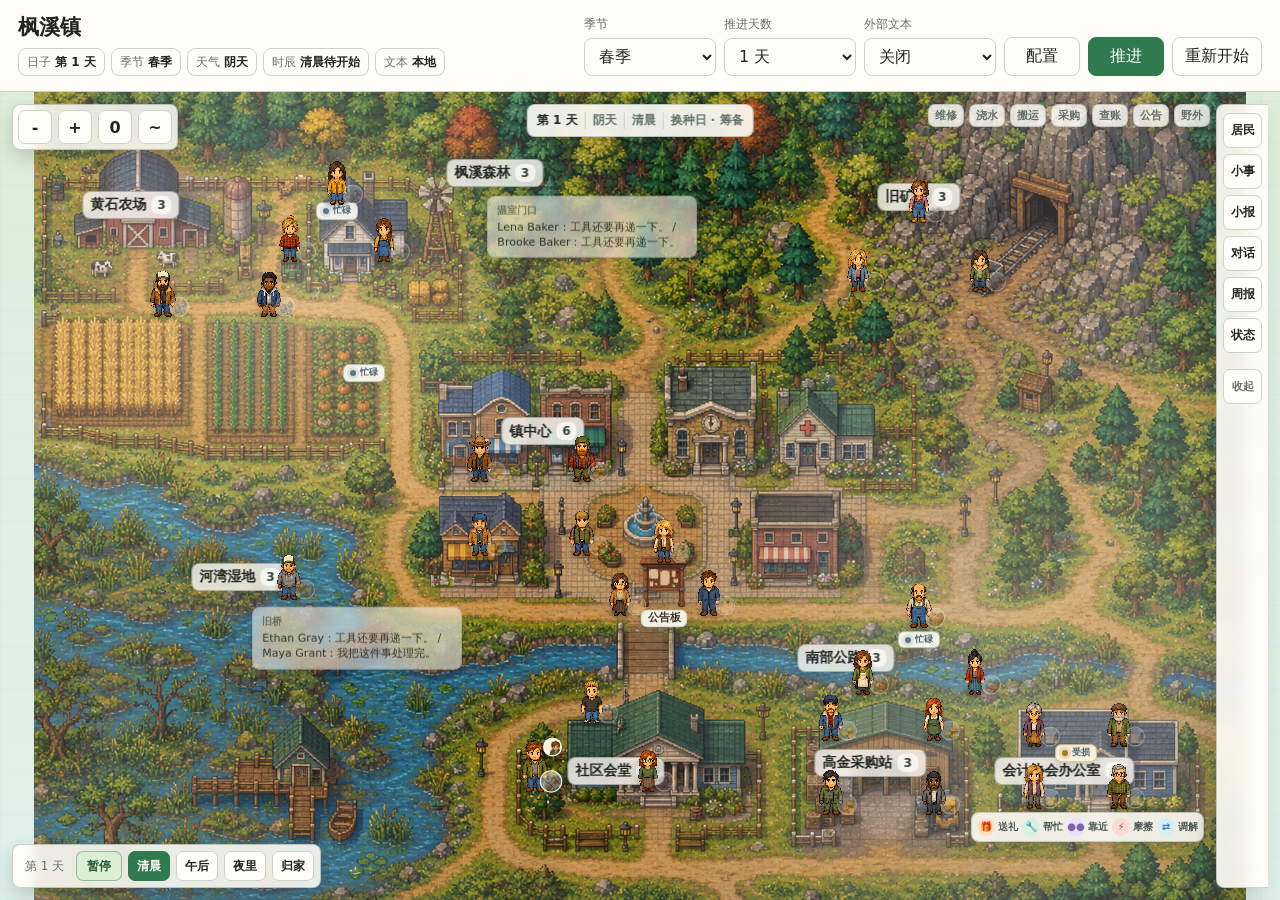
==== town/index.html @ a3159051 "Add auditable festival result summaries" ====
<!doctype html>
<html lang="zh-CN">
<head>
  <meta charset="utf-8">
  <meta name="viewport" content="width=device-width, initial-scale=1">
  <link rel="icon" href="[data-uri]">
  <link rel="stylesheet" href="./styles.css?v=0.1.5">
  <link rel="stylesheet" href="./styles-stage-shell.css?v=0.1.9-e2">
  <link rel="stylesheet" href="./styles-town-map.css?v=0.1.5">
  <link rel="stylesheet" href="./styles-town-map-weather.css?v=0.1.6">
  <link rel="stylesheet" href="./styles-town-map-dialogues.css?v=0.1.6">
  <link rel="stylesheet" href="./styles-town-map-zones.css?v=0.1.5">
  <link rel="stylesheet" href="./styles-town-map-residents.css?v=0.1.6">
  <link rel="stylesheet" href="./styles-town-map-resident-actions.css?v=0.1.6">
  <link rel="stylesheet" href="./styles-town-map-resident-sprites.css?v=0.1.6">
  <link rel="stylesheet" href="./styles-town-map-resident-life.css?v=0.1.8">
  <link rel="stylesheet" href="./styles-town-map-action-props.css?v=0.1.8">
  <link rel="stylesheet" href="./styles-town-map-relationships.css?v=0.1.8">
  <link rel="stylesheet" href="./styles-town-map-accessibility.css?v=0.1.8">
  <link rel="stylesheet" href="./styles-town-map-facilities.css?v=0.1.6">
  <link rel="stylesheet" href="./styles-town-map-notice.css?v=0.1.5">
  <link rel="stylesheet" href="./styles-town-panels.css?v=0.1.5">
  <link rel="stylesheet" href="./styles-town-resident-panel.css?v=0.1.5">
  <link rel="stylesheet" href="./styles-town-state-panel.css?v=0.1.5">
  <link rel="stylesheet" href="./styles-town-facility-notice.css?v=0.1.5">
  <link rel="stylesheet" href="./styles-daily-panels.css?v=0.1.5">
  <link rel="stylesheet" href="./styles-daily-resident-list.css?v=0.1.5">
  <link rel="stylesheet" href="./styles-daily-log-report.css?v=0.1.5">
  <link rel="stylesheet" href="./styles-conversation-panel.css?v=0.1.5">
  <link rel="stylesheet" href="./styles-weekly-timeline.css?v=0.1.5">
  <link rel="stylesheet" href="./styles-stage-drawer-content.css?v=0.1.6">
  <link rel="stylesheet" href="./styles-model-config.css?v=0.1.5">
  <link rel="stylesheet" href="./styles-stage-recap.css?v=0.1.8-e2">
  <link rel="stylesheet" href="./styles-stage-recap-history.css?v=0.1.9-e2">
  <title>枫溪镇</title>
</head>
<body>
  <div class="app">
    <header class="topbar">
      <div class="title-block">
        <h1>枫溪镇</h1>
        <div class="status-strip" aria-live="polite">
          <span class="pill stage-detail-pill">版本 <strong id="versionLabel">v0.1.9-f · 节日结果归档</strong></span>
          <span class="pill stage-primary-pill">日子 <strong id="dayLabel">第 1 天</strong></span>
          <span class="pill stage-primary-pill">季节 <strong id="seasonLabel">春季</strong></span>
          <span class="pill stage-primary-pill">天气 <strong id="weatherLabel">阴天</strong></span>
          <span class="pill stage-detail-pill">账本 <strong id="ledgerLabel">YSC 5000</strong></span>
          <span class="pill stage-primary-pill">时辰 <strong id="slotLabel">清晨待开始</strong></span>
          <span class="pill stage-detail-pill">居民 <strong id="countLabel">30 人</strong></span>
          <span class="pill stage-detail-pill">小报 <strong id="reportLabel">尚未写成</strong></span>
          <span class="pill stage-primary-pill">文本 <strong id="llmLabel">本地</strong></span>
        </div>
      </div>

      <div class="controls">
        <label class="control-field stage-secondary-control">
          <span class="field-label">季节</span>
          <select id="seasonSelect">
            <option value="spring">春季</option>
            <option value="summer">夏季</option>
            <option value="fall">秋季</option>
            <option value="winter">冬季</option>
          </select>
        </label>
        <label class="control-field">
          <span class="field-label">推进天数</span>
          <select id="advanceSelect">
            <option value="1">1 天</option>
            <option value="3">3 天</option>
            <option value="7">7 天</option>
            <option value="30">30 天</option>
          </select>
        </label>
        <label class="control-field">
          <span class="field-label">外部文本</span>
          <select id="modelSelect">
            <option value="local">关闭</option>
            <option value="model">开启</option>
          </select>
        </label>
        <button type="button" id="modelConfigBtn" class="stage-secondary-control">配置</button>
        <button id="advanceBtn" class="primary">推进</button>
        <button id="resetBtn">重新开始</button>
      </div>
    </header>

    <main class="main-grid stage-shell">
      <section class="pane map-pane" aria-labelledby="mapTitle">
        <div class="pane-header">
          <div>
            <h2 class="pane-title" id="mapTitle">小镇地图</h2>
            <p class="pane-note">9 个分区，30 位居民正在各处生活</p>
          </div>
        </div>
        <div class="pane-body map-pane-body">
          <div class="town-map" id="townMap"></div>
          <aside class="notice-board-panel" id="noticeBoardPanel" role="dialog" aria-labelledby="noticeBoardTitle" hidden>
            <div class="notice-board-head">
              <div>
                <h3 id="noticeBoardTitle">公告板</h3>
                <p>设施、招标、账务和居民互动</p>
              </div>
              <button type="button" id="noticeBoardClose" class="notice-board-close">关闭</button>
            </div>
            <div class="notice-board-content" id="noticeBoardContent"></div>
          </aside>
          <div class="life-overlay" id="lifeOverlay" aria-live="polite">居民正在生活中</div>
        </div>
      </section>

      <aside class="stage-drawer" id="stageDrawer" aria-label="观察抽屉">
        <nav class="stage-drawer-rail" aria-label="观察抽屉">
          <button type="button" data-stage-drawer-target="residents" aria-controls="drawerResidents" title="居民">居民</button>
          <button type="button" data-stage-drawer-target="logs" aria-controls="drawerLogs" title="小事">小事</button>
          <button type="button" data-stage-drawer-target="report" aria-controls="drawerReport" title="小报">小报</button>
          <button type="button" data-stage-drawer-target="conversation" aria-controls="drawerConversation" title="对话">对话</button>
          <button type="button" data-stage-drawer-target="timeline" aria-controls="drawerTimeline" title="周报">周报</button>
          <button type="button" data-stage-drawer-target="state" aria-controls="drawerState" title="状态">状态</button>
          <button type="button" data-stage-drawer-action="close" title="收起">收起</button>
        </nav>
        <div class="stage-drawer-panels" aria-hidden="true" inert>
          <section class="pane roster-pane" id="drawerResidents" data-stage-drawer-panel="residents" aria-labelledby="villagersTitle">
            <div class="pane-header">
              <div>
                <h2 class="pane-title" id="villagersTitle">镇上居民</h2>
                <p class="pane-note">背包、健康和最近行动</p>
              </div>
            </div>
            <div class="pane-body">
              <aside class="resident-card" id="residentCard"></aside>
              <div class="villager-list" id="villagerList"></div>
            </div>
          </section>

          <section class="pane log-pane" id="drawerLogs" data-stage-drawer-panel="logs" aria-labelledby="logTitle">
            <div class="pane-header">
              <div>
                <h2 class="pane-title" id="logTitle">今日小事</h2>
                <p class="pane-note">只写行动和痕迹，不替人下判词</p>
              </div>
            </div>
            <div class="pane-body">
              <div class="log-list" id="logList"></div>
            </div>
          </section>

          <section class="pane report-pane" id="drawerReport" data-stage-drawer-panel="report" aria-labelledby="reportTitle">
            <div class="pane-header">
              <div>
                <h2 class="pane-title" id="reportTitle">镇上小报</h2>
                <p class="pane-note">一天结束后自动写成</p>
              </div>
            </div>
            <div class="pane-body">
              <div class="report" id="reportPanel"></div>
            </div>
          </section>

          <section class="pane conversation-pane" id="drawerConversation" data-stage-drawer-panel="conversation" aria-labelledby="conversationTitle">
            <div class="pane-header">
              <div>
                <h2 class="pane-title" id="conversationTitle">镇上对话</h2>
                <p class="pane-note">推进后出现居民短会话</p>
              </div>
            </div>
            <div class="pane-body">
              <div class="conversation-panel" id="conversationPanel"></div>
            </div>
          </section>

          <section class="pane timeline-pane" id="drawerTimeline" data-stage-drawer-panel="timeline" aria-labelledby="timelineTitle">
            <div class="pane-header">
              <div>
                <h2 class="pane-title" id="timelineTitle">周报时间线</h2>
                <p class="pane-note">本地快照锁定的可回看历史</p>
              </div>
            </div>
            <div class="pane-body">
              <div class="weekly-timeline" id="weeklyTimelinePanel"></div>
            </div>
          </section>

          <section class="pane state-pane" id="drawerState" data-stage-drawer-panel="state" aria-labelledby="stateTitle">
            <div class="pane-header">
              <div>
                <h2 class="pane-title" id="stateTitle">公开状态</h2>
                <p class="pane-note">农场、设施和账务公开摘要</p>
              </div>
            </div>
            <div class="pane-body state-drawer-body">
              <aside class="town-state-card" id="townStatePanel"></aside>
              <aside class="facility-card" id="facilityPanel"></aside>
            </div>
          </section>
        </div>
      </aside>

    </main>

    <aside class="model-config-panel" id="modelConfigPanel" role="dialog" aria-labelledby="modelConfigTitle" hidden>
      <div class="model-config-card">
        <div class="notice-board-head">
          <div>
            <h3 id="modelConfigTitle">外部文本配置</h3>
            <p>key 只发给本机桥接服务，不写进页面日志</p>
          </div>
          <button type="button" id="modelConfigClose" class="notice-board-close">关闭</button>
        </div>
        <div class="model-config-body">
          <div class="config-status" id="modelConfigStatus">读取配置中</div>
          <label class="control-field">
            <span class="field-label">平台</span>
            <select id="providerSelect">
              <option value="openrouter">OpenRouter</option>
              <option value="openai">OpenAI</option>
              <option value="compatible">OpenAI-compatible</option>
            </select>
          </label>
          <label class="control-field">
            <span class="field-label">模型</span>
            <input id="modelNameInput" type="text" autocomplete="off" placeholder="deepseek/deepseek-v4-pro">
          </label>
          <label class="control-field">
            <span class="field-label">接口地址</span>
            <input id="modelEndpointInput" type="url" autocomplete="off" placeholder="https://openrouter.ai/api/v1/chat/completions">
          </label>
          <div class="key-grid" aria-label="API keys">
            <label class="control-field key-field">
              <span class="field-label">API key 1</span>
              <input id="apiKeyInput1" type="password" autocomplete="off" placeholder="可选">
            </label>
            <label class="control-field key-field">
              <span class="field-label">API key 2</span>
              <input id="apiKeyInput2" type="password" autocomplete="off" placeholder="可选">
            </label>
            <label class="control-field key-field">
              <span class="field-label">API key 3</span>
              <input id="apiKeyInput3" type="password" autocomplete="off" placeholder="可选">
            </label>
            <label class="control-field key-field">
              <span class="field-label">API key 4</span>
              <input id="apiKeyInput4" type="password" autocomplete="off" placeholder="可选">
            </label>
          </div>
          <div class="model-config-actions">
            <button type="button" id="saveModelConfigBtn" class="primary">保存配置</button>
            <button type="button" id="clearSessionKeyBtn">清除页面 key</button>
          </div>
        </div>
      </div>
    </aside>

    <aside class="stage-recap-overlay" id="stageRecapPanel" role="dialog" aria-modal="true" aria-labelledby="stageRecapTitle" aria-hidden="true" hidden>
      <article class="stage-recap-card">
        <header class="stage-recap-head">
          <div>
            <p class="stage-recap-eyebrow" id="stageRecapEyebrow">阶段回顾</p>
            <h2 id="stageRecapTitle">六十天阶段回顾</h2>
            <p id="stageRecapLead">小镇走过了一个阶段。</p>
          </div>
          <button type="button" id="stageRecapClose" aria-label="关闭阶段回顾">关闭</button>
        </header>
        <div class="stage-recap-content" id="stageRecapContent"></div>
        <footer class="stage-recap-actions">
          <button type="button" id="stageRecapDetails">查看阶段记录</button>
          <button type="button" id="stageRecapContinue" class="primary">继续生活</button>
        </footer>
      </article>
    </aside>
  </div>

  <script src="./src/shared.js?v=0.1.9-e"></script>
  <script src="./src/world/world-config.js?v=0.1.5"></script>
  <script src="./src/world/model-contract.js?v=0.1.8-e2"></script>
  <script src="./src/world/weather-types-data.js?v=0.1.9-e2"></script>
  <script src="./src/world/weather-data.js?v=0.1.9-e2"></script>
  <script src="./src/world/weather-system-utils.js?v=0.1.5"></script>
  <script src="./src/world/weather-system-inertia.js?v=0.1.5"></script>
  <script src="./src/world/weather-system-output.js?v=0.1.5"></script>
  <script src="./src/world/weather-system.js?v=0.1.5"></script>
  <script src="./src/world/town-ledger-crop-root-data.js?v=0.1.5"></script>
  <script src="./src/world/town-ledger-crop-leaf-grain-data.js?v=0.1.5"></script>
  <script src="./src/world/town-ledger-crop-fruit-data.js?v=0.1.5"></script>
  <script src="./src/world/town-ledger-crop-specialty-data.js?v=0.1.5"></script>
  <script src="./src/world/town-ledger-crop-plan-data.js?v=0.1.5"></script>
  <script src="./src/world/town-ledger-crop-data.js?v=0.1.5"></script>
  <script src="./src/world/town-ledger-contract-data.js?v=0.1.9-e2"></script>
  <script src="./src/world/town-ledger-market-data.js?v=0.1.9-e2"></script>
  <script src="./src/world/town-ledger-festival-data.js?v=0.1.9-e2"></script>
  <script src="./src/world/town-ledger-processing-data.js?v=0.1.9-e2"></script>
  <script src="./src/world/town-ledger-economy-data.js?v=0.1.9-e2"></script>
  <script src="./src/world/town-ledger-facility-data.js?v=0.1.5"></script>
  <script src="./src/world/town-ledger-weather-compat-data.js?v=0.1.5"></script>
  <script src="./src/world/town-ledger-data.js?v=0.1.5"></script>
  <script src="./src/world/town-ledger-core.js?v=0.1.5"></script>
  <script src="./src/world/town-ledger-initial-state.js?v=0.1.5"></script>
  <script src="./src/world/town-facility-ledger.js?v=0.1.5"></script>
  <script src="./src/world/town-market-ledger.js?v=0.1.5"></script>
  <script src="./src/world/town-crop-field-ledger.js?v=0.1.5"></script>
  <script src="./src/world/town-crop-inventory-ledger.js?v=0.1.5"></script>
  <script src="./src/world/town-crop-ledger.js?v=0.1.5"></script>
  <script src="./src/world/town-contract-bids-ledger.js?v=0.1.5"></script>
  <script src="./src/world/town-consignment-ledger.js?v=0.1.5"></script>
  <script src="./src/world/town-contract-risk-ledger.js?v=0.1.9-e2"></script>
  <script src="./src/world/town-contract-report-ledger.js?v=0.1.9-e2"></script>
  <script src="./src/world/town-contract-delivery-ledger.js?v=0.1.5"></script>
  <script src="./src/world/town-surplus-sales-ledger.js?v=0.1.5"></script>
  <script src="./src/world/town-contract-accounting-ledger.js?v=0.1.5"></script>
  <script src="./src/world/town-contract-ledger.js?v=0.1.5"></script>
  <script src="./src/world/town-debt-ledger.js?v=0.1.5"></script>
  <script src="./src/world/resident-group-profiles.js?v=0.1.7"></script>
  <script src="./src/world/town-relationship-rules.js?v=0.1.5"></script>
  <script src="./src/world/town-relationship-interactions.js?v=0.1.7"></script>
  <script src="./src/world/town-relationship-public.js?v=0.1.8-e"></script>
  <script src="./src/world/relationship-visual-cues.js?v=0.1.8"></script>
  <script src="./src/world/town-relationship-ledger.js?v=0.1.8-e"></script>
  <script src="./src/world/town-ledger.js?v=0.1.5"></script>
  <script src="./src/world/weekly-timeline-utils.js?v=0.1.5"></script>
  <script src="./src/world/weekly-timeline-snapshots.js?v=0.1.5"></script>
  <script src="./src/world/weekly-timeline-reports.js?v=0.1.5"></script>
  <script src="./src/world/stage-labor-fairness.js?v=0.1.8-e"></script>
  <script src="./src/world/weekly-timeline-stage.js?v=0.1.8-e2"></script>
  <script src="./src/world/stage-recap-data.js?v=0.1.8-e"></script>
  <script src="./src/world/weekly-timeline.js?v=0.1.5"></script>
  <script src="./src/world/activity-data.js?v=0.1.5"></script>
  <script src="./src/world/activity-effects.js?v=0.1.5"></script>
  <script src="./src/world/activity-copy.js?v=0.1.5"></script>
  <script src="./src/world/activity-rules.js?v=0.1.5"></script>
  <script src="./src/town-stage-hotspot-data.js?v=0.1.9-e2"></script>
  <script src="./src/town-stage-action-data.js?v=0.1.9-e2"></script>
  <script src="./src/town-stage-data.js?v=0.1.9-e2"></script>
  <script src="./src/town-stage-routes.js?v=0.1.6"></script>
  <script src="./src/town-stage-festival-theme.js?v=0.1.9-a"></script>
  <script src="./src/town-stage-festival-map-packages.js?v=0.1.9-d"></script>
  <script src="./src/world/festival-resident-behavior.js?v=0.1.9-e"></script>
  <script src="./src/world/festival-result-ledger.js?v=0.1.9-f"></script>
  <script src="./src/town-stage-layout.js?v=0.1.6"></script>
  <script src="./src/town-stage.js?v=0.1.6"></script>
  <script src="./src/town-stage-life-cues.js?v=0.1.8"></script>
  <script src="./src/town-stage-facility-feedback.js?v=0.1.6"></script>
  <script src="./src/world/action-policy-town-needs.js?v=0.1.5"></script>
  <script src="./src/world/action-policy.js?v=0.1.9-e"></script>
  <script src="./src/world/resident-memory-stream.js?v=0.1.5"></script>
  <script src="./src/world/resident-cognition-payload.js?v=0.1.7"></script>
  <script src="./src/world/resident-cognition.js?v=0.1.7"></script>
  <script src="./src/world/model-action-audit.js?v=0.1.5"></script>
  <script src="./src/world/model-action-proposals.js?v=0.1.5"></script>
  <script src="./src/world/prompt-context.js?v=0.1.5"></script>
  <script src="./src/villagers/villager-01.js?v=0.1.5"></script>
  <script src="./src/villagers/villager-02.js?v=0.1.5"></script>
  <script src="./src/villagers/villager-03.js?v=0.1.5"></script>
  <script src="./src/villagers/villager-04.js?v=0.1.5"></script>
  <script src="./src/villagers/villager-05.js?v=0.1.5"></script>
  <script src="./src/villagers/villager-06.js?v=0.1.5"></script>
  <script src="./src/villagers/villager-07.js?v=0.1.5"></script>
  <script src="./src/villagers/villager-08.js?v=0.1.5"></script>
  <script src="./src/villagers/villager-09.js?v=0.1.5"></script>
  <script src="./src/villagers/villager-10.js?v=0.1.7"></script>
  <script src="./src/villagers/villager-11.js?v=0.1.5"></script>
  <script src="./src/villagers/villager-12.js?v=0.1.7"></script>
  <script src="./src/villagers/villager-13.js?v=0.1.5"></script>
  <script src="./src/villagers/villager-14.js?v=0.1.5"></script>
  <script src="./src/villagers/villager-15.js?v=0.1.5"></script>
  <script src="./src/villagers/villager-16.js?v=0.1.5"></script>
  <script src="./src/villagers/villager-17.js?v=0.1.5"></script>
  <script src="./src/villagers/villager-18.js?v=0.1.5"></script>
  <script src="./src/villagers/villager-19.js?v=0.1.5"></script>
  <script src="./src/villagers/villager-20.js?v=0.1.5"></script>
  <script src="./src/villagers/villager-21.js?v=0.1.5"></script>
  <script src="./src/villagers/villager-22.js?v=0.1.5"></script>
  <script src="./src/villagers/villager-23.js?v=0.1.7"></script>
  <script src="./src/villagers/villager-24.js?v=0.1.5"></script>
  <script src="./src/villagers/villager-25.js?v=0.1.7"></script>
  <script src="./src/villagers/villager-26.js?v=0.1.5"></script>
  <script src="./src/villagers/villager-27.js?v=0.1.5"></script>
  <script src="./src/villagers/villager-28.js?v=0.1.7"></script>
  <script src="./src/villagers/villager-29.js?v=0.1.5"></script>
  <script src="./src/villagers/villager-30.js?v=0.1.5"></script>
  <script src="./src/engine-static-data.js?v=0.1.9-e"></script>
  <script src="./src/engine-daily-report.js?v=0.1.9-f"></script>
  <script src="./src/engine-action-runner.js?v=0.1.7"></script>
  <script src="./src/engine-timeline.js?v=0.1.9-f"></script>
  <script src="./src/engine-day-cycle.js?v=0.1.9-f"></script>
  <script src="./src/engine-resident-factory.js?v=0.1.9-e2"></script>
  <script src="./src/engine.js?v=0.1.9-f"></script>
  <script src="./src/ui/weekly-timeline-panel.js?v=0.1.9-f"></script>
  <script src="./src/ui/stage-recap-panel.js?v=0.1.8-e2"></script>
  <script src="./src/ui/facility-notice-panel.js?v=0.1.5"></script>
  <script src="./src/ui/town-map-chrome.js?v=0.1.9-a"></script>
  <script src="./src/ui/town-map-hotspot-layer.js?v=0.1.6"></script>
  <script src="./src/ui/resident-action-cue.js?v=0.1.6"></script>
  <script src="./src/ui/facility-map-layer.js?v=0.1.6"></script>
  <script src="./src/ui/town-map-dialogue-layer.js?v=0.1.8"></script>
  <script src="./src/ui/resident-sprite-layer.js?v=0.1.8"></script>
  <script src="./src/ui/resident-social-cue-layer.js?v=0.1.8"></script>
  <script src="./src/ui/resident-map-panel.js?v=0.1.9-e"></script>
  <script src="./src/ui/daily-panels.js?v=0.1.5"></script>
  <script src="./src/ui/town-state-panel.js?v=0.1.5"></script>
  <script src="./src/ui/conversation-panel.js?v=0.1.5"></script>
  <script src="./src/ui/ui-elements.js?v=0.1.9-e2"></script>
  <script src="./src/ui/ui-map-controller.js?v=0.1.9-e2"></script>
  <script src="./src/ui/ui-stage-recap-controller.js?v=0.1.9-e2"></script>
  <script src="./src/ui.js?v=0.1.9-e2"></script>
  <script src="./src/llm-payloads.js?v=0.1.5"></script>
  <script src="./src/llm-result-applier.js?v=0.1.9-e2"></script>
  <script src="./src/llm.js?v=0.1.9-e2"></script>
  <script src="./src/main.js?v=0.1.8-e"></script>
</body>
</html>
---- town/styles.css ----
:root {
  --paper: #edf3ec;
  --ink: #20251f;
  --muted: #637067;
  --line: #c9d4c7;
  --panel: #fffef9;
  --panel-soft: #eef4ec;
  --green: #2f7b4f;
  --green-soft: #dbeed4;
  --blue: #2f6f92;
  --blue-soft: #d8edf4;
  --red: #9b4d42;
  --red-soft: #f2dfd9;
  --amber: #a97622;
  --amber-soft: #f4e2b9;
  --violet: #67558a;
  --violet-soft: #e6e1f2;
  --slate: #435262;
  --shadow: 0 14px 34px rgba(43, 61, 48, 0.13);
}
* {
  box-sizing: border-box;
}

html {
  min-width: 320px;
  background: var(--paper);
  color: var(--ink);
  font-family: "PingFang SC", "Microsoft YaHei", "Noto Sans CJK SC", system-ui, -apple-system, BlinkMacSystemFont, sans-serif;
  letter-spacing: 0;
}

body {
  min-height: 100vh;
  margin: 0;
  background:
    linear-gradient(180deg, rgba(247, 252, 246, 0.96), rgba(237, 243, 236, 0.98)),
    repeating-linear-gradient(90deg, rgba(47, 123, 79, 0.055) 0 1px, transparent 1px 42px),
    repeating-linear-gradient(0deg, rgba(47, 111, 146, 0.045) 0 1px, transparent 1px 42px);
}

button,
select,
input {
  font: inherit;
}

button {
  min-height: 38px;
  border: 1px solid var(--line);
  border-radius: 8px;
  padding: 8px 12px;
  background: var(--panel);
  color: var(--ink);
  cursor: pointer;
  transition: transform 120ms ease, border-color 120ms ease, background 120ms ease;
}

button:hover {
  border-color: #a99678;
  background: #fff9ec;
}

button:active {
  transform: translateY(1px);
}

button.primary {
  border-color: var(--green);
  background: var(--green);
  color: #fffdf7;
}

button.secondary {
  border-color: var(--blue);
  background: var(--blue-soft);
  color: #17384e;
}

select,
input {
  width: 100%;
  min-height: 38px;
  border: 1px solid var(--line);
  border-radius: 8px;
  padding: 7px 10px;
  background: var(--panel);
  color: var(--ink);
}

.app {
  display: grid;
  grid-template-rows: auto minmax(0, 1fr);
  height: 100vh;
  min-height: 100vh;
  overflow: hidden;
}

.topbar {
  position: sticky;
  top: 0;
  z-index: 20;
  display: grid;
  grid-template-columns: minmax(220px, 1fr) auto;
  gap: 14px;
  align-items: center;
  min-height: 92px;
  padding: 12px 18px;
  border-bottom: 1px solid var(--line);
  background: rgba(255, 253, 247, 0.94);
  backdrop-filter: blur(14px);
}

.title-block {
  min-width: 0;
}

.kicker {
  margin: 0 0 4px;
  color: var(--muted);
  font-size: 12px;
}

h1 {
  margin: 0;
  font-size: 21px;
  font-weight: 760;
  line-height: 1.22;
}

.status-strip {
  display: flex;
  flex-wrap: wrap;
  gap: 6px;
  margin-top: 8px;
}

.pill {
  display: inline-flex;
  align-items: center;
  min-height: 28px;
  border: 1px solid var(--line);
  border-radius: 8px;
  padding: 4px 8px;
  background: var(--panel);
  color: var(--muted);
  font-size: 12px;
  white-space: nowrap;
}

.pill strong {
  margin-left: 4px;
  color: var(--ink);
  font-weight: 700;
}

.stage-detail-pill {
  display: none;
}

.controls {
  display: grid;
  grid-template-columns: repeat(2, minmax(118px, 1fr)) repeat(4, minmax(76px, auto));
  gap: 8px;
  align-items: end;
}

.control-field {
  min-width: 132px;
}

.field-label {
  display: block;
  margin: 0 0 5px;
  color: var(--muted);
  font-size: 12px;
}

.main-grid {
  position: relative;
  display: grid;
  grid-template-columns: minmax(0, 1fr);
  grid-template-areas: "map";
  align-items: stretch;
  min-height: 0;
  padding: 0;
  overflow: hidden;
}

.pane {
  min-width: 0;
  border: 1px solid var(--line);
  border-radius: 8px;
  background: rgba(255, 254, 249, 0.94);
  box-shadow: var(--shadow);
  overflow: hidden;
}

.map-pane {
  grid-area: map;
  border: 0;
  border-radius: 0;
  background: transparent;
  box-shadow: none;
}

.pane-header {
  display: flex;
  align-items: center;
  justify-content: space-between;
  gap: 10px;
  min-height: 52px;
  padding: 12px 14px;
  border-bottom: 1px solid var(--line);
  background: rgba(238, 246, 236, 0.86);
}

.pane-title {
  margin: 0;
  font-size: 15px;
  font-weight: 740;
}

.pane-note {
  margin: 0;
  color: var(--muted);
  font-size: 12px;
}

.pane-body {
  padding: 12px;
}

@media (max-width: 1180px) {
  .topbar {
    grid-template-columns: 1fr;
  }

  .controls {
    grid-template-columns: repeat(3, minmax(0, 1fr));
  }
}

@media (max-width: 720px) {
  .app {
    overflow: auto;
  }

  .topbar,
  .main-grid {
    padding-left: 12px;
    padding-right: 12px;
  }

  .controls {
    grid-template-columns: 1fr;
  }

  .stage-drawer {
    position: fixed;
    top: 108px;
    right: 8px;
    bottom: 8px;
  }
}
---- town/styles-stage-shell.css ----
.stage-shell .map-pane > .pane-header {
  display: none;
}

.stage-drawer {
  position: absolute;
  top: 12px;
  right: 12px;
  bottom: 12px;
  z-index: 22;
  display: grid;
  grid-template-columns: 52px minmax(340px, 430px);
  width: min(482px, calc(100vw - 28px));
  max-width: calc(100vw - 28px);
  transform: translateX(calc(100% - 52px));
  transition: transform 180ms ease;
  pointer-events: none;
}

.stage-drawer.is-open {
  transform: translateX(0);
}

.stage-drawer-rail {
  display: grid;
  align-content: start;
  gap: 6px;
  border: 1px solid rgba(32, 37, 31, 0.2);
  border-right: 0;
  border-radius: 8px 0 0 8px;
  padding: 8px 6px;
  background: rgba(255, 254, 249, 0.9);
  box-shadow: -8px 12px 24px rgba(31, 39, 33, 0.18);
  backdrop-filter: blur(8px);
  pointer-events: auto;
}

.stage-drawer-rail button {
  width: 39px;
  min-height: 35px;
  border-radius: 7px;
  padding: 0;
  font-size: 12px;
  font-weight: 740;
}

.stage-drawer-rail button.is-active {
  border-color: var(--green);
  background: var(--green);
  color: #fffef9;
}

.stage-drawer-rail button[data-stage-drawer-action="close"] {
  margin-top: 10px;
  color: var(--muted);
  font-size: 11px;
}

.stage-drawer-panels {
  min-width: 0;
  min-height: 0;
  border: 1px solid rgba(32, 37, 31, 0.2);
  border-radius: 0 8px 8px 0;
  overflow: hidden;
  background: rgba(255, 254, 249, 0.94);
  box-shadow: -12px 16px 34px rgba(31, 39, 33, 0.2);
  backdrop-filter: blur(10px);
  opacity: 0;
  pointer-events: none;
  transition: opacity 160ms ease;
}

.stage-drawer.is-open .stage-drawer-panels {
  opacity: 1;
  pointer-events: auto;
}

.stage-drawer-panels .pane {
  display: none;
  height: 100%;
  border: 0;
  border-radius: 0;
  box-shadow: none;
  background: transparent;
}

.stage-drawer-panels .pane.is-active {
  display: grid;
  grid-template-rows: auto minmax(0, 1fr);
}

.stage-drawer-panels .pane-body {
  min-height: 0;
  overflow: auto;
}

.roster-pane .pane-body {
  display: grid;
  gap: 12px;
}

.state-drawer-body {
  display: grid;
  gap: 12px;
}
---- town/styles-town-map.css ----
.map-pane-body {
  position: relative;
  display: block;
  height: 100%;
  min-height: 0;
  padding: 0;
}

.town-map {
  position: relative;
  display: block;
  overflow: hidden;
  width: 100%;
  height: 100%;
  min-height: 0;
  border: 0;
  border-radius: 0;
  padding: 0;
  background:
    linear-gradient(180deg, rgba(215, 234, 211, 0.78), rgba(220, 239, 234, 0.84)),
    repeating-linear-gradient(90deg, rgba(39, 93, 63, 0.08) 0 2px, transparent 2px 42px),
    repeating-linear-gradient(0deg, rgba(47, 111, 146, 0.07) 0 2px, transparent 2px 42px);
}

.map-visual,
.map-stage-viewport,
.map-stage-surface,
.map-image,
.map-shade,
.weather-layer,
.zone-marker-layer,
.map-hotspot-layer,
.resident-token-layer,
.stage-dialogue-layer {
  position: absolute;
  inset: 0;
}

.map-stage-viewport {
  container-type: size;
  overflow: hidden;
  cursor: grab;
}

.map-stage-viewport.is-dragging {
  cursor: grabbing;
}

.map-stage-surface {
  inset: auto;
  left: 50%;
  top: 50%;
  width: min(100%, calc(100cqh * 1.5));
  height: min(100%, calc(100cqw / 1.5));
  transform: translate(calc(-50% + var(--map-pan-x, 0px)), calc(-50% + var(--map-pan-y, 0px))) scale(var(--map-zoom, 1));
  transform-origin: 50% 50%;
  transition: transform 180ms ease;
  will-change: transform;
}

.map-image {
  width: 100%;
  height: 100%;
  object-fit: cover;
}

.map-shade {
  background:
    linear-gradient(180deg, rgba(255, 255, 255, 0.02), rgba(32, 37, 31, 0.08)),
    radial-gradient(circle at 48% 48%, transparent 0 42%, rgba(255, 254, 249, 0.14) 72%);
  pointer-events: none;
}

.zone-marker-layer,
.map-hotspot-layer,
.resident-token-layer,
.stage-dialogue-layer,
.weather-layer {
  pointer-events: none;
}

.map-view-controls,
.map-stage-controls,
.map-stage-hud,
.map-action-legend,
.map-hotspot-inspector {
  position: absolute;
  z-index: 16;
}

.map-view-controls {
  top: 12px;
  left: 12px;
  display: flex;
  gap: 6px;
  padding: 5px;
  border: 1px solid rgba(32, 37, 31, 0.22);
  border-radius: 8px;
  background: rgba(255, 254, 249, 0.86);
  box-shadow: 0 8px 18px rgba(31, 39, 33, 0.18);
  backdrop-filter: blur(5px);
}

.map-view-controls button {
  display: grid;
  place-items: center;
  width: 34px;
  height: 34px;
  min-height: 0;
  border-radius: 7px;
  padding: 0;
  font-weight: 760;
}

.map-view-controls button.is-active {
  border-color: var(--blue);
  background: var(--blue-soft);
}

.map-stage-controls {
  left: 12px;
  bottom: 12px;
  display: flex;
  gap: 6px;
  align-items: center;
  max-width: calc(100% - 24px);
  padding: 6px;
  border: 1px solid rgba(32, 37, 31, 0.22);
  border-radius: 8px;
  background: rgba(255, 254, 249, 0.88);
  box-shadow: 0 8px 18px rgba(31, 39, 33, 0.18);
  backdrop-filter: blur(5px);
}

.map-stage-hud {
  top: 12px;
  left: 50%;
  display: flex;
  gap: 7px;
  align-items: center;
  max-width: calc(100% - 180px);
  transform: translateX(-50%);
  border: 1px solid rgba(32, 37, 31, 0.22);
  border-radius: 8px;
  padding: 7px 9px;
  background: rgba(255, 254, 249, 0.9);
  box-shadow: 0 8px 18px rgba(31, 39, 33, 0.17);
  color: var(--ink);
  font-size: 12px;
  font-weight: 730;
  backdrop-filter: blur(6px);
}

.map-stage-hud span {
  min-width: 0;
  overflow: hidden;
  text-overflow: ellipsis;
  white-space: nowrap;
}

.map-stage-hud span + span {
  border-left: 1px solid rgba(32, 37, 31, 0.16);
  padding-left: 7px;
  color: var(--muted);
}

.map-action-legend {
  right: 70px;
  top: 12px;
  display: flex;
  flex-wrap: wrap;
  gap: 5px;
  justify-content: flex-end;
  max-width: min(420px, calc(100% - 280px));
  pointer-events: none;
}

.map-action-legend span {
  border: 1px solid rgba(32, 37, 31, 0.18);
  border-radius: 7px;
  padding: 3px 6px;
  background: rgba(255, 254, 249, 0.82);
  box-shadow: 0 6px 14px rgba(31, 39, 33, 0.12);
  color: var(--muted);
  font-size: 11px;
  font-weight: 720;
}

.map-stage-controls span {
  padding: 0 6px;
  color: var(--muted);
  font-size: 12px;
  white-space: nowrap;
}

.map-stage-controls button {
  min-height: 30px;
  border-radius: 7px;
  padding: 5px 8px;
  font-size: 12px;
  font-weight: 700;
}

.map-stage-controls button.is-active {
  border-color: var(--green);
  background: var(--green);
  color: #fffef9;
}

.map-stage-controls .stage-playback-toggle {
  min-width: 46px;
  border-color: rgba(47, 111, 146, 0.34);
  background: rgba(216, 237, 244, 0.9);
  color: #214b64;
}

.map-stage-controls .stage-playback-toggle.is-playing {
  border-color: rgba(47, 123, 79, 0.42);
  background: rgba(219, 238, 212, 0.92);
  color: #225c3c;
}

.map-hotspot-inspector {
  right: 70px;
  bottom: 12px;
  width: min(300px, calc(100% - 24px));
  border: 1px solid rgba(32, 37, 31, 0.24);
  border-radius: 8px;
  padding: 12px;
  background: rgba(255, 254, 249, 0.92);
  box-shadow: 0 12px 28px rgba(31, 39, 33, 0.24);
  backdrop-filter: blur(6px);
}

.inspector-kicker {
  color: var(--muted);
  font-size: 11px;
  font-weight: 700;
}

.map-hotspot-inspector h3 {
  margin: 4px 0 6px;
  font-size: 15px;
  line-height: 1.25;
}

.map-hotspot-inspector p {
  margin: 0 0 10px;
  color: rgba(31, 41, 34, 0.76);
  font-size: 12px;
  line-height: 1.45;
}

.inspector-list {
  display: grid;
  grid-template-columns: 42px 1fr;
  gap: 8px;
  align-items: start;
  padding-top: 7px;
  border-top: 1px solid rgba(32, 37, 31, 0.12);
  font-size: 12px;
  line-height: 1.35;
}

.inspector-list + .inspector-list {
  margin-top: 7px;
}

.inspector-list span {
  color: var(--muted);
}

.inspector-list strong {
  color: var(--ink);
  font-weight: 720;
}

@media (max-width: 1180px) {
  .map-action-legend {
    display: none;
  }
}

@media (max-width: 720px) {
  .town-map {
    min-height: 360px;
  }

  .map-pane-body {
    grid-template-rows: auto auto;
  }
}
---- town/styles-town-map-weather.css ----
.weather-layer {
  z-index: 1;
  overflow: hidden;
}

.weather-particles {
  position: absolute;
  inset: -18%;
  opacity: 0;
  pointer-events: none;
}

.weather-rainy .weather-particles,
.weather-storm .weather-particles,
.weather-flood .weather-particles {
  opacity: 0.72;
  background: repeating-linear-gradient(106deg, rgba(44, 93, 124, 0.34) 0 2px, transparent 2px 13px);
  animation: weather-rain 820ms linear infinite;
}

.weather-storm {
  background: rgba(22, 37, 44, 0.16);
}

.weather-fog,
.weather-cloudy {
  background:
    radial-gradient(circle at 24% 28%, rgba(255, 255, 255, 0.32), transparent 34%),
    radial-gradient(circle at 77% 64%, rgba(245, 248, 241, 0.3), transparent 38%);
}

.weather-fog .weather-particles {
  opacity: 0.5;
  background: linear-gradient(90deg, transparent, rgba(255, 255, 255, 0.42), transparent);
  animation: weather-fog 9s ease-in-out infinite;
}

.weather-wind .weather-particles {
  opacity: 0.45;
  background: repeating-linear-gradient(166deg, transparent 0 30px, rgba(238, 246, 236, 0.42) 30px 32px, transparent 32px 64px);
  animation: weather-wind 3.8s linear infinite;
}

.weather-heatwave,
.weather-drought {
  background: rgba(197, 112, 49, 0.14);
}

.weather-heatwave .weather-particles,
.weather-drought .weather-particles {
  opacity: 0.4;
  background: repeating-linear-gradient(90deg, rgba(255, 238, 187, 0.2) 0 8px, transparent 8px 21px);
  animation: weather-heat 4.2s ease-in-out infinite;
}

.weather-snow .weather-particles,
.weather-blizzard .weather-particles,
.weather-iceStorm .weather-particles,
.weather-frost .weather-particles {
  opacity: 0.65;
  background:
    radial-gradient(circle, rgba(255, 255, 255, 0.86) 0 1px, transparent 2px) 0 0 / 34px 34px,
    radial-gradient(circle, rgba(232, 244, 252, 0.74) 0 1px, transparent 2px) 15px 18px / 42px 42px;
  animation: weather-snow 6s linear infinite;
}

.weather-blizzard,
.weather-iceStorm,
.weather-frost {
  background: rgba(178, 211, 226, 0.13);
}

.weather-layer.is-reduced .weather-particles {
  animation: none;
  opacity: 0.28;
}

@keyframes weather-rain {
  from { transform: translate3d(0, -7%, 0); }
  to { transform: translate3d(-5%, 7%, 0); }
}

@keyframes weather-fog {
  0%, 100% { transform: translate3d(-8%, 0, 0); opacity: 0.28; }
  50% { transform: translate3d(8%, 0, 0); opacity: 0.54; }
}

@keyframes weather-wind {
  from { transform: translate3d(-6%, 0, 0); }
  to { transform: translate3d(6%, 0, 0); }
}

@keyframes weather-heat {
  0%, 100% { transform: skewX(-2deg) translate3d(-1%, 0, 0); }
  50% { transform: skewX(2deg) translate3d(1%, 0, 0); }
}

@keyframes weather-snow {
  from { transform: translate3d(0, -6%, 0); }
  to { transform: translate3d(-2%, 6%, 0); }
}
---- town/styles-town-map-dialogues.css ----
.stage-dialogue-layer {
  z-index: 140;
  pointer-events: none;
}

.stage-dialogue {
  position: absolute;
  width: min(210px, 24%);
  min-width: 150px;
  transform: translate(-50%, -50%);
  border: 1px solid rgba(32, 37, 31, 0.16);
  border-radius: 8px;
  padding: 7px 9px;
  background: rgba(255, 254, 249, 0.76);
  box-shadow: 0 5px 14px rgba(31, 39, 33, 0.12);
  opacity: 0.72;
  backdrop-filter: blur(4px);
  transition: opacity 160ms ease, background 160ms ease, border-color 160ms ease, box-shadow 160ms ease;
}

.map-visual.has-selected-hotspot .stage-dialogue,
.map-visual:has(.resident-token:hover) .stage-dialogue,
.map-visual:has(.resident-token:focus-visible) .stage-dialogue,
.map-visual:has(.map-feature-hotspot:hover) .stage-dialogue,
.map-visual:has(.map-feature-hotspot:focus-visible) .stage-dialogue {
  border-color: rgba(32, 37, 31, 0.26);
  background: rgba(255, 254, 249, 0.94);
  box-shadow: 0 8px 20px rgba(31, 39, 33, 0.18);
  opacity: 0.96;
}

.stage-dialogue span {
  display: block;
  margin-bottom: 3px;
  color: var(--muted);
  font-size: 10px;
  font-weight: 760;
}

.stage-dialogue p {
  margin: 0;
  color: var(--ink);
  font-size: 11px;
  line-height: 1.35;
}

@media (max-width: 1180px) {
  .stage-dialogue {
    width: min(190px, 25%);
    min-width: 136px;
  }
}
---- town/styles-town-map-zones.css ----
.zone-marker {
  position: absolute;
  z-index: 2;
  display: inline-flex;
  gap: 5px;
  align-items: center;
  max-width: 150px;
  transform: translate(-50%, -50%);
  border: 1px solid rgba(32, 37, 31, 0.28);
  border-radius: 8px;
  padding: 4px 7px;
  background: rgba(255, 254, 249, 0.78);
  box-shadow: 0 5px 12px rgba(31, 39, 33, 0.16);
  backdrop-filter: blur(3px);
  transition: opacity 160ms ease, background 160ms ease, box-shadow 160ms ease;
}

.map-zone {
  position: relative;
  min-width: 0;
  min-height: 0;
  overflow: hidden;
  border: 1px solid rgba(44, 69, 51, 0.18);
  border-radius: 8px;
  padding: 10px;
}

.map-zone::before {
  content: "";
  position: absolute;
  inset: 0;
  background:
    linear-gradient(135deg, rgba(255, 255, 255, 0.24), transparent 46%),
    repeating-linear-gradient(0deg, rgba(255, 255, 255, 0.14) 0 1px, transparent 1px 17px);
  pointer-events: none;
}

.map-zone.yellowstone-farm {
  grid-area: farm;
  background: #bfe0a8;
}

.map-zone.town-center {
  grid-area: town;
  background: #ead08f;
}

.map-zone.community-hall {
  grid-area: community;
  background: #d8e4c7;
}

.map-zone.wetlands {
  grid-area: wetlands;
  background: #a9d6e7;
}

.map-zone.old-mine {
  grid-area: oldmine;
  background: #c5c8bd;
}

.map-zone.maple-forest {
  grid-area: forest;
  background: #b7d3ad;
}

.map-zone.south-road {
  grid-area: road;
  background: #d8c6b4;
}

.map-zone.goldkin-station {
  grid-area: goldkin;
  background: #e1c58b;
}

.map-zone.accounting-office {
  grid-area: accounting;
  background: #d9c8ed;
}

.zone-label {
  position: relative;
  z-index: 1;
  display: flex;
  flex-wrap: wrap;
  gap: 6px;
  align-items: center;
  justify-content: space-between;
}

.map-name {
  color: var(--ink);
  font-size: 14px;
  font-weight: 760;
  line-height: 1.25;
}

.map-count {
  border-radius: 7px;
  padding: 2px 6px;
  background: rgba(255, 254, 249, 0.74);
  color: #38443b;
  font-size: 12px;
  font-weight: 680;
}

.zone-note {
  position: relative;
  z-index: 1;
  max-width: 22ch;
  margin: 5px 0 0;
  color: rgba(31, 41, 34, 0.72);
  font-size: 12px;
  line-height: 1.35;
}

.map-feature-hotspot {
  position: absolute;
  z-index: 6;
  display: grid;
  place-items: center;
  width: calc(var(--hotspot-radius, 5) * 7px);
  height: calc(var(--hotspot-radius, 5) * 7px);
  min-height: 0;
  transform: translate(-50%, -50%);
  border: 1px solid transparent;
  border-radius: 50%;
  padding: 0;
  background: transparent;
  box-shadow: none;
  opacity: 0;
  pointer-events: auto;
  transition: opacity 160ms ease, transform 160ms ease, background 160ms ease, border-color 160ms ease, box-shadow 160ms ease;
}

.map-feature-hotspot:hover,
.map-feature-hotspot:focus-visible,
.map-feature-hotspot.is-selected {
  z-index: 9;
  border-color: #20251f;
  background: rgba(255, 254, 249, 0.95);
  box-shadow: 0 7px 15px rgba(31, 39, 33, 0.18);
  opacity: 1;
  outline: none;
}

.hotspot-dot {
  width: 9px;
  height: 9px;
  border-radius: 50%;
  background: var(--blue);
  box-shadow: 0 0 0 4px rgba(47, 111, 146, 0.12);
  transition: opacity 160ms ease, box-shadow 160ms ease;
}

.hotspot-label {
  position: absolute;
  top: calc(100% + 3px);
  left: 50%;
  transform: translateX(-50%);
  max-width: 86px;
  border: 1px solid rgba(32, 37, 31, 0.18);
  border-radius: 7px;
  padding: 2px 5px;
  overflow: hidden;
  background: rgba(255, 254, 249, 0.9);
  color: #30372f;
  font-size: 10px;
  font-weight: 760;
  line-height: 1.15;
  opacity: 0;
  text-overflow: ellipsis;
  white-space: nowrap;
  transition: opacity 120ms ease;
}

.map-feature-hotspot:hover .hotspot-label,
.map-feature-hotspot:focus-visible .hotspot-label,
.map-feature-hotspot.is-selected .hotspot-label {
  opacity: 1;
}

.map-visual.is-map-zoomed .zone-marker {
  background: rgba(255, 254, 249, 0.44);
  box-shadow: none;
  opacity: var(--zone-fade-opacity, 0.42);
}

.map-visual.is-map-deep-zoom .zone-marker {
  opacity: 0.18;
}

.map-visual.is-map-zoomed .map-feature-hotspot:not(:hover):not(:focus-visible):not(.is-selected) {
  border-color: transparent;
  background: transparent;
  box-shadow: none;
  opacity: 0;
}

.map-visual.is-map-deep-zoom .map-feature-hotspot:not(:hover):not(:focus-visible):not(.is-selected) {
  opacity: 0;
}

.map-visual.is-map-zoomed .map-feature-hotspot:not(:hover):not(:focus-visible):not(.is-selected) .hotspot-dot {
  box-shadow: none;
  opacity: var(--hotspot-dot-fade-opacity, 0.45);
}

.map-visual.is-map-deep-zoom .map-feature-hotspot:not(:hover):not(:focus-visible):not(.is-selected) .hotspot-dot {
  opacity: var(--hotspot-dot-fade-opacity, 0.18);
}

.kind-farm .hotspot-dot {
  background: var(--green);
  box-shadow: 0 0 0 4px rgba(47, 123, 79, 0.12);
}

.kind-repair .hotspot-dot {
  background: var(--slate);
  box-shadow: 0 0 0 4px rgba(67, 82, 98, 0.12);
}

.kind-buy .hotspot-dot,
.kind-sell .hotspot-dot {
  background: var(--amber);
  box-shadow: 0 0 0 4px rgba(169, 118, 34, 0.13);
}

.kind-notice .hotspot-dot,
.kind-stock .hotspot-dot {
  background: var(--violet);
  box-shadow: 0 0 0 4px rgba(103, 85, 138, 0.12);
}

.kind-social .hotspot-dot {
  background: var(--red);
  box-shadow: 0 0 0 4px rgba(155, 77, 66, 0.11);
}

.kind-home .hotspot-dot {
  background: #6d6b52;
  box-shadow: 0 0 0 4px rgba(109, 107, 82, 0.11);
}

@media (max-width: 720px) {
  .zone-note {
    max-width: 18ch;
  }

  .zone-marker {
    max-width: 98px;
    padding: 3px 5px;
  }

  .map-name,
  .map-count {
    font-size: 10px;
  }
}
---- town/styles-town-map-residents.css ----
.resident-dots {
  position: absolute;
  inset: 0;
  pointer-events: none;
}

.resident-dot {
  position: absolute;
  display: grid;
  place-items: center;
  width: 24px;
  height: 24px;
  min-height: 0;
  border: 2px solid rgba(255, 254, 249, 0.92);
  border-radius: 50%;
  padding: 0;
  background: var(--blue);
  color: #fffef9;
  box-shadow: 0 4px 9px rgba(31, 39, 33, 0.22);
  font-size: 11px;
  font-weight: 780;
  line-height: 1;
  pointer-events: auto;
}

.resident-dot.work {
  background: var(--green);
}

.resident-dot.talk {
  background: var(--amber);
}

.resident-dot.quiet {
  background: var(--blue);
}

.resident-dot.is-selected {
  z-index: 3;
  border-color: #20251f;
  outline: 3px solid rgba(255, 254, 249, 0.9);
}

.resident-token {
  position: absolute;
  z-index: calc(10 + var(--resident-depth, 50));
  display: grid;
  place-items: center;
  width: 38px;
  height: 38px;
  min-height: 0;
  transform: translate(-50%, -50%);
  border: 2px solid rgba(255, 254, 249, 0.96);
  border-radius: 50%;
  padding: 0;
  overflow: visible;
  background: var(--blue-soft);
  box-shadow: 0 6px 14px rgba(31, 39, 33, 0.28);
  pointer-events: auto;
}

.resident-token img {
  width: 100%;
  height: 100%;
  border-radius: 50%;
  object-fit: cover;
}

.resident-token.work {
  outline: 3px solid rgba(47, 123, 79, 0.34);
}

.resident-token.talk {
  outline: 3px solid rgba(169, 118, 34, 0.36);
}

.resident-token.quiet {
  outline: 3px solid rgba(47, 111, 146, 0.32);
}

.resident-token.is-selected {
  z-index: 180;
  width: 48px;
  height: 48px;
  border-color: #20251f;
  box-shadow: 0 11px 24px rgba(31, 39, 33, 0.38);
}

.resident-token.is-stage-token {
  animation: token-arrive 420ms ease both;
}
---- town/styles-town-map-resident-actions.css ----
.resident-action-cue {
  position: absolute;
  right: -18px;
  bottom: -15px;
  z-index: 12;
  width: 34px;
  height: 34px;
  border: 1px solid rgba(255, 254, 249, 0.64);
  border-radius: 999px;
  background: rgba(255, 254, 249, 0.4);
  box-shadow: 0 4px 9px rgba(31, 39, 33, 0.16);
  opacity: 0.78;
  pointer-events: none;
  overflow: hidden;
  transition: opacity 160ms ease, transform 160ms ease, background 160ms ease, border-color 160ms ease, box-shadow 160ms ease;
}

.resident-action-cue::before {
  content: "";
  position: absolute;
  inset: 2px;
  background-image: var(--cue-icon, var(--cue-atlas));
  background-position: var(--cue-bg-position, center);
  background-repeat: no-repeat;
  background-size: var(--cue-bg-size, 400% 300%);
  filter: drop-shadow(0 2px 2px rgba(31, 39, 33, 0.2));
  image-rendering: auto;
  animation: cue-sprite-bob 1.35s ease-in-out infinite;
}

.resident-action-cue.has-icon::before {
  display: none;
}

.resident-action-icon {
  position: absolute;
  inset: 2px;
  width: calc(100% - 4px);
  height: calc(100% - 4px);
  object-fit: contain;
  filter: drop-shadow(0 2px 2px rgba(31, 39, 33, 0.2));
  animation: cue-sprite-bob 1.35s ease-in-out infinite;
}

.resident-token:hover .resident-action-cue,
.resident-token:focus-visible .resident-action-cue,
.resident-token.is-selected .resident-action-cue {
  transform: scale(1.08);
  border-color: rgba(255, 254, 249, 0.92);
  background: rgba(255, 254, 249, 0.78);
  box-shadow: 0 7px 15px rgba(31, 39, 33, 0.24);
  opacity: 1;
}

.resident-action-cue i {
  position: absolute;
  display: none;
  transform-origin: center;
}

.cue-water i {
  width: 5px;
  height: 10px;
  border-radius: 999px;
  background: rgba(71, 135, 163, 0.72);
  animation: cue-water-fall 920ms ease-in infinite;
}

.cue-water i:nth-child(1) {
  left: 4px;
  top: 8px;
}

.cue-water i:nth-child(2) {
  right: 4px;
  top: 13px;
  animation-delay: 120ms;
}

.cue-water i:nth-child(3) {
  left: 50%;
  bottom: 0;
  animation-delay: 240ms;
}

.cue-field i {
  width: 12px;
  height: 7px;
  border-radius: 12px 0;
  background: rgba(47, 123, 79, 0.7);
  animation: cue-leaf-sway 1.4s ease-in-out infinite;
}

.cue-field i:nth-child(1) {
  left: 0;
  top: 18px;
}

.cue-field i:nth-child(2) {
  right: 2px;
  top: 6px;
  animation-delay: 180ms;
}

.cue-field i:nth-child(3) {
  right: 7px;
  bottom: 2px;
  animation-delay: 360ms;
}

.cue-repair i,
.cue-carry i {
  width: 10px;
  height: 3px;
  border-radius: 999px;
  background: rgba(67, 82, 98, 0.78);
  animation: cue-tool-tap 1.05s ease-in-out infinite;
}

.cue-repair i:nth-child(1),
.cue-carry i:nth-child(1) {
  left: 3px;
  top: 10px;
  transform: rotate(35deg);
}

.cue-repair i:nth-child(2),
.cue-carry i:nth-child(2) {
  right: 3px;
  top: 12px;
  transform: rotate(-35deg);
  animation-delay: 140ms;
}

.cue-repair i:nth-child(3),
.cue-carry i:nth-child(3) {
  left: 50%;
  bottom: 3px;
  transform: translateX(-50%);
  animation-delay: 280ms;
}

.cue-trade i,
.cue-sell i {
  width: 9px;
  height: 9px;
  border: 2px solid rgba(169, 118, 34, 0.72);
  border-radius: 50%;
  animation: cue-coin-pop 1.1s ease-in-out infinite;
}

.cue-trade i:nth-child(1),
.cue-sell i:nth-child(1) {
  left: 3px;
  top: 6px;
}

.cue-trade i:nth-child(2),
.cue-sell i:nth-child(2) {
  right: 4px;
  top: 14px;
  animation-delay: 160ms;
}

.cue-trade i:nth-child(3),
.cue-sell i:nth-child(3) {
  left: 18px;
  bottom: 2px;
  animation-delay: 320ms;
}

.cue-notice i,
.cue-audit i {
  width: 12px;
  height: 9px;
  border: 1px solid rgba(103, 85, 138, 0.76);
  border-radius: 2px;
  background: rgba(255, 254, 249, 0.85);
  animation: cue-paper-shift 1.35s ease-in-out infinite;
}

.cue-notice i:nth-child(1),
.cue-audit i:nth-child(1) {
  left: 0;
  top: 8px;
}

.cue-notice i:nth-child(2),
.cue-audit i:nth-child(2) {
  right: 1px;
  top: 8px;
  animation-delay: 180ms;
}

.cue-notice i:nth-child(3),
.cue-audit i:nth-child(3) {
  left: 50%;
  bottom: 0;
  transform: translateX(-50%);
  animation-delay: 360ms;
}

.cue-chat i {
  width: 15px;
  height: 9px;
  border-radius: 999px;
  background: rgba(155, 77, 66, 0.72);
  animation: cue-chat-rise 1.2s ease-in-out infinite;
}

.cue-chat i::after {
  content: "";
  position: absolute;
  right: 2px;
  bottom: -3px;
  border-top: 4px solid rgba(155, 77, 66, 0.72);
  border-left: 4px solid transparent;
}

.cue-chat i:nth-child(1) {
  left: 0;
  top: 6px;
}

.cue-chat i:nth-child(2) {
  right: 0;
  top: 14px;
  animation-delay: 160ms;
}

.cue-chat i:nth-child(3) {
  display: none;
}

.cue-rest i {
  width: 11px;
  height: 11px;
  border: 2px solid rgba(109, 107, 82, 0.72);
  border-left-color: transparent;
  border-radius: 50%;
  animation: cue-rest-pulse 1.8s ease-in-out infinite;
}

.cue-rest i:nth-child(1) {
  left: 4px;
  top: 8px;
}

.cue-rest i:nth-child(2) {
  right: 4px;
  top: 15px;
  animation-delay: 240ms;
}

.cue-rest i:nth-child(3) {
  display: none;
}

.resident-token.action-water,
.resident-token.action-field {
  box-shadow: 0 7px 17px rgba(47, 123, 79, 0.34);
}

.resident-token.action-repair,
.resident-token.action-carry {
  box-shadow: 0 7px 17px rgba(67, 82, 98, 0.34);
}

.resident-token.action-trade,
.resident-token.action-sell {
  box-shadow: 0 7px 17px rgba(169, 118, 34, 0.34);
}

.resident-token.action-chat,
.resident-token.action-notice,
.resident-token.action-audit {
  box-shadow: 0 7px 17px rgba(103, 85, 138, 0.3);
}

.resident-token.action-rest {
  box-shadow: 0 7px 17px rgba(109, 107, 82, 0.28);
}
---- town/styles-town-map-resident-sprites.css ----
/* v0.1.5 resident sprite action stage */
.resident-token.has-resident-sprite,
.resident-token.has-resident-sprite.is-selected {
  width: 48px;
  height: 58px;
  transform: translate(-50%, -82%);
  border: 0;
  border-radius: 0;
  padding: 0;
  outline: 0;
  background: transparent;
  box-shadow: none;
  transition: filter 140ms ease;
}

.resident-token.has-resident-sprite::after {
  content: "";
  position: absolute;
  left: 50%;
  bottom: 2px;
  z-index: 0;
  width: 26px;
  height: 8px;
  transform: translateX(-50%);
  border-radius: 50%;
  background: rgba(31, 39, 33, 0.3);
  filter: blur(1px);
  opacity: 0.72;
  pointer-events: none;
}

.resident-sprite {
  position: absolute;
  left: 50%;
  bottom: 0;
  z-index: 2;
  display: block;
  width: 56px;
  height: 56px;
  transform: translateX(-50%);
  transform-origin: 50% 88%;
  transition: transform 140ms ease, filter 140ms ease;
  pointer-events: none;
}

.resident-sprite-frame {
  display: block;
  width: 100%;
  height: 100%;
  background-image: var(--resident-sprite-sheet);
  background-repeat: no-repeat;
  background-size: 600% 500%;
  background-position: var(--resident-sprite-x, 0%) var(--resident-sprite-y, 0%);
  image-rendering: pixelated;
  filter: drop-shadow(0 3px 2px rgba(31, 39, 33, 0.26));
  animation: resident-idle 1.8s ease-in-out infinite;
  pointer-events: none;
}

.resident-token.has-resident-sprite:hover .resident-sprite,
.resident-token.has-resident-sprite:focus-visible .resident-sprite,
.resident-token.has-resident-sprite.is-selected .resident-sprite {
  transform: translateX(-50%) scale(1.13);
  filter: saturate(1.08) brightness(1.04);
}

.resident-token.has-resident-sprite.is-selected::after {
  width: 31px;
  opacity: 0.9;
}

.resident-avatar-pin {
  position: absolute;
  right: -3px;
  top: 0;
  z-index: 13;
  width: 19px;
  height: 19px;
  transform: translateY(3px) scale(0.82);
  border: 1px solid rgba(255, 254, 249, 0.95);
  border-radius: 50%;
  overflow: hidden;
  background: var(--panel);
  box-shadow: 0 4px 8px rgba(31, 39, 33, 0.2);
  opacity: 0;
  transition: opacity 140ms ease, transform 140ms ease;
  pointer-events: none;
}

.resident-avatar-pin img {
  width: 100%;
  height: 100%;
  border-radius: 50%;
  object-fit: cover;
}

.resident-token.has-resident-sprite:hover .resident-avatar-pin,
.resident-token.has-resident-sprite:focus-visible .resident-avatar-pin,
.resident-token.has-resident-sprite.is-selected .resident-avatar-pin {
  transform: translateY(0) scale(1);
  opacity: 1;
}

.resident-token.has-resident-sprite .resident-action-cue {
  right: -2px;
  bottom: 4px;
  width: 20px;
  height: 20px;
  border-width: 1px;
  background: rgba(255, 254, 249, 0.46);
  box-shadow: 0 3px 7px rgba(31, 39, 33, 0.12);
  opacity: 0.42;
}

.resident-token.has-resident-sprite:hover .resident-action-cue,
.resident-token.has-resident-sprite:focus-visible .resident-action-cue,
.resident-token.has-resident-sprite.is-selected .resident-action-cue {
  transform: scale(1.12);
  opacity: 0.96;
}

.resident-token.has-resident-sprite.is-stage-token {
  animation: none;
}

.resident-token.has-resident-sprite.action-water .resident-sprite-frame,
.resident-token.has-resident-sprite.action-field .resident-sprite-frame,
.resident-token.has-resident-sprite.action-repair .resident-sprite-frame {
  animation: resident-work 880ms ease-in-out infinite;
}

.resident-token.has-resident-sprite.action-carry .resident-sprite-frame {
  animation: resident-carry 760ms ease-in-out infinite;
}

.resident-token.has-resident-sprite.action-trade .resident-sprite-frame,
.resident-token.has-resident-sprite.action-sell .resident-sprite-frame,
.resident-token.has-resident-sprite.action-chat .resident-sprite-frame {
  animation: resident-social 1.05s ease-in-out infinite;
}

.resident-token.has-resident-sprite.action-notice .resident-sprite-frame,
.resident-token.has-resident-sprite.action-audit .resident-sprite-frame {
  animation: resident-inspect 1.35s ease-in-out infinite;
}

.resident-token.has-resident-sprite.action-rest .resident-sprite-frame {
  animation: resident-rest 1.9s ease-in-out infinite;
}

.resident-token.has-resident-sprite.is-travelling {
  z-index: calc(110 + var(--resident-depth, 50));
  animation: resident-travel var(--travel-duration, 1530ms) cubic-bezier(0.3, 0.74, 0.26, 1) both;
}

.resident-token.has-resident-sprite.is-selected {
  z-index: 240;
}

.resident-token.has-resident-sprite.is-travelling .resident-sprite-frame {
  animation: resident-walk 420ms steps(2, end) infinite;
}

@keyframes resident-travel {
  0% { left: var(--travel-point-0-x); top: var(--travel-point-0-y); }
  25% { left: var(--travel-point-1-x); top: var(--travel-point-1-y); }
  50% { left: var(--travel-point-2-x); top: var(--travel-point-2-y); }
  75% { left: var(--travel-point-3-x); top: var(--travel-point-3-y); }
  100% { left: var(--travel-point-4-x); top: var(--travel-point-4-y); }
}

@keyframes resident-idle {
  0%, 100% { transform: translateY(0) scaleY(1); }
  50% { transform: translateY(-1px) scaleY(1.01); }
}

@keyframes resident-walk {
  0% { transform: translateY(0) rotate(-1.5deg); }
  50% { transform: translateY(-4px) rotate(1.5deg); }
  100% { transform: translateY(0) rotate(-1.5deg); }
}

@keyframes resident-work {
  0%, 100% { transform: translateY(0) rotate(-1deg); }
  45% { transform: translateY(1px) rotate(4deg); }
  70% { transform: translateY(-2px) rotate(-2deg); }
}

@keyframes resident-carry {
  0%, 100% { transform: translateY(0) scaleX(0.99); }
  50% { transform: translateY(-3px) scaleX(1.02); }
}

@keyframes resident-social {
  0%, 100% { transform: translateY(0) rotate(0); }
  38% { transform: translateY(-3px) rotate(-2deg); }
  72% { transform: translateY(-1px) rotate(2deg); }
}

@keyframes resident-inspect {
  0%, 100% { transform: translateY(0) rotate(0); }
  50% { transform: translateY(-1px) rotate(1.5deg) scale(0.98); }
}

@keyframes resident-rest {
  0%, 100% { transform: translateY(2px) scaleY(0.97); opacity: 0.9; }
  50% { transform: translateY(0) scaleY(1); opacity: 1; }
}

@keyframes token-arrive {
  from {
    opacity: 0.62;
    transform: translate(-50%, -50%) scale(0.78);
  }
  to {
    opacity: 1;
    transform: translate(-50%, -50%) scale(1);
  }
}

@keyframes cue-sprite-bob {
  0%, 100% { opacity: 0.92; transform: translateY(0) scale(0.96); }
  50% { opacity: 1; transform: translateY(-4px) scale(1.04); }
}

@keyframes cue-water-fall {
  0% { opacity: 0; transform: translateY(-4px) scale(0.72); }
  35% { opacity: 1; }
  100% { opacity: 0; transform: translateY(12px) scale(0.92); }
}

@keyframes cue-leaf-sway {
  0%, 100% { opacity: 0.65; transform: rotate(-10deg) translateY(0); }
  50% { opacity: 1; transform: rotate(12deg) translateY(-2px); }
}

@keyframes cue-tool-tap {
  0%, 100% { opacity: 0.6; }
  45% { opacity: 1; transform: rotate(0deg) scaleX(1.14); }
}

@keyframes cue-coin-pop {
  0%, 100% { opacity: 0.55; transform: translateY(2px) scale(0.82); }
  50% { opacity: 1; transform: translateY(-5px) scale(1); }
}

@keyframes cue-paper-shift {
  0%, 100% { opacity: 0.62; transform: translateY(0) rotate(-2deg); }
  50% { opacity: 1; transform: translateY(-4px) rotate(3deg); }
}

@keyframes cue-chat-rise {
  0%, 100% { opacity: 0.55; transform: translateY(2px) scale(0.86); }
  50% { opacity: 0.95; transform: translateY(-6px) scale(1); }
}

@keyframes cue-rest-pulse {
  0%, 100% { opacity: 0.46; transform: scale(0.84); }
  50% { opacity: 0.9; transform: scale(1.06); }
}

@media (max-width: 720px) {
  .resident-token {
    width: 30px;
    height: 30px;
  }

  .resident-token.is-selected {
    width: 38px;
    height: 38px;
  }
}

@media (prefers-reduced-motion: reduce) {
  .resident-token.has-resident-sprite.is-travelling {
    animation-duration: 1ms;
  }

  .resident-token.has-resident-sprite .resident-sprite-frame,
  .resident-action-cue::before,
  .resident-action-icon {
    animation: none;
  }
}
---- town/styles-town-map-resident-life.css ----
/* v0.1.8 first read-only life motions; no new visual assets */
.resident-token.has-life-cue.life-idle .resident-sprite-frame {
  animation: resident-life-idle 1.8s ease-in-out infinite;
}

.resident-token.has-life-cue.life-work .resident-sprite-frame {
  animation: resident-life-work 1.1s ease-in-out infinite;
}

.resident-token.has-life-cue.life-carry .resident-sprite-frame {
  animation: resident-life-carry 900ms ease-in-out infinite;
}

.resident-token.has-life-cue.life-chat .resident-sprite-frame {
  animation: resident-life-chat 1.4s ease-in-out infinite;
}

.resident-token.has-life-cue.life-rest .resident-sprite-frame {
  animation: resident-life-rest 1.9s ease-in-out infinite;
}

.resident-token.has-life-cue.life-fatigue .resident-sprite-frame {
  animation: resident-life-fatigue 2.1s ease-in-out infinite;
  filter: saturate(0.86) drop-shadow(0 3px 2px rgba(31, 39, 33, 0.22));
}

.resident-token.has-physical-prop .resident-action-cue {
  display: none;
}

.resident-held-prop {
  position: absolute;
  z-index: 4;
  display: block;
  pointer-events: none;
}

.resident-held-prop.prop-crate {
  left: 50%;
  bottom: 7px;
  width: 27px;
  height: 27px;
  transform: translateX(-50%);
  transform-origin: 50% 90%;
  animation: resident-held-crate 900ms ease-in-out infinite;
}

.resident-held-prop.prop-crate img {
  display: block;
  width: 100%;
  height: 100%;
  object-fit: contain;
  image-rendering: pixelated;
  filter: drop-shadow(0 2px 1px rgba(31, 39, 33, 0.28));
}

.resident-held-prop.prop-watering-can {
  left: 44%;
  bottom: 14px;
  width: 22px;
  height: 17px;
  transform: rotate(-12deg);
  transform-origin: 70% 70%;
  animation: resident-held-watering-can 1.1s ease-in-out infinite;
}

.watering-can-body {
  position: absolute;
  left: 6px;
  top: 5px;
  width: 13px;
  height: 10px;
  border: 2px solid #263b38;
  border-radius: 2px 2px 4px 4px;
  background: #6f9fa5;
  box-shadow: inset 2px 2px 0 rgba(209, 237, 231, 0.72);
}

.watering-can-body::before {
  content: "";
  position: absolute;
  right: -1px;
  top: -8px;
  width: 8px;
  height: 8px;
  border: 2px solid #263b38;
  border-bottom: 0;
  border-radius: 5px 5px 0 0;
}

.watering-can-body::after {
  content: "";
  position: absolute;
  left: -10px;
  top: 1px;
  width: 11px;
  height: 4px;
  border: 2px solid #263b38;
  border-right: 0;
  background: #6f9fa5;
  transform: rotate(-18deg);
  transform-origin: 100% 50%;
}

.resident-held-prop.prop-watering-can i {
  position: absolute;
  left: -1px;
  top: 11px;
  width: 3px;
  height: 5px;
  border-radius: 50%;
  background: #67b9d0;
  opacity: 0;
  animation: resident-water-drop 1.1s ease-in infinite;
}

.resident-held-prop.prop-watering-can i:nth-of-type(2) {
  left: -5px;
  top: 14px;
  animation-delay: 120ms;
}

.resident-held-prop.prop-watering-can i:nth-of-type(3) {
  left: 2px;
  top: 16px;
  animation-delay: 240ms;
}

@keyframes resident-life-idle {
  0%, 100% { transform: translateY(0) scaleY(1); }
  50% { transform: translateY(-1px) scaleY(1.01); }
}

@keyframes resident-life-work {
  0%, 100% { transform: translateY(0) rotate(-1deg); }
  45% { transform: translateY(1px) rotate(3deg); }
  72% { transform: translateY(-2px) rotate(-2deg); }
}

@keyframes resident-life-carry {
  0%, 100% { transform: translateY(0) scaleX(0.99); }
  50% { transform: translateY(-3px) scaleX(1.02); }
}

@keyframes resident-life-chat {
  0%, 100% { transform: translateY(0) rotate(0); }
  38% { transform: translateY(-2px) rotate(-1.5deg); }
  72% { transform: translateY(-1px) rotate(1.5deg); }
}

@keyframes resident-life-rest {
  0%, 100% { transform: translateY(2px) scaleY(0.97); opacity: 0.9; }
  50% { transform: translateY(0) scaleY(1); opacity: 1; }
}

@keyframes resident-life-fatigue {
  0%, 100% { transform: translateY(2px) rotate(-1deg) scaleY(0.97); }
  40% { transform: translateY(1px) rotate(1deg) scaleY(0.98); }
  70% { transform: translateY(3px) rotate(0) scaleY(0.96); }
}

@keyframes resident-held-crate {
  0%, 100% { transform: translateX(-50%) translateY(0); }
  50% { transform: translateX(-50%) translateY(-3px); }
}

@keyframes resident-held-watering-can {
  0%, 100% { transform: rotate(-8deg) translateY(0); }
  45%, 72% { transform: rotate(-28deg) translate(-2px, 1px); }
}

@keyframes resident-water-drop {
  0%, 32% { opacity: 0; transform: translate(0, -2px) scale(0.72); }
  48% { opacity: 0.95; }
  100% { opacity: 0; transform: translate(-5px, 11px) scale(0.94); }
}

@media (prefers-reduced-motion: reduce) {
  .resident-token.has-life-cue .resident-sprite-frame {
    animation: none;
  }

  .resident-held-prop,
  .resident-held-prop.prop-watering-can i {
    animation: none;
  }
}
---- town/styles-town-map-action-props.css ----
/* v0.1.8: existing pixel action art becomes part of the resident action */
.resident-held-prop.prop-action {
  left: 50%;
  bottom: 8px;
  width: 33px;
  height: 33px;
  transform: translateX(-50%);
  transform-origin: 50% 90%;
}

.resident-held-prop.prop-action img {
  display: block;
  width: 100%;
  height: 100%;
  object-fit: contain;
  image-rendering: pixelated;
  filter: drop-shadow(0 2px 1px rgba(31, 39, 33, 0.3));
}

.resident-held-prop.prop-action i {
  position: absolute;
  display: block;
  pointer-events: none;
}

.resident-held-prop.prop-harvest {
  left: 43%;
  bottom: 5px;
  width: 38px;
  height: 38px;
  animation: prop-harvest-sweep 950ms ease-in-out infinite;
}

.resident-held-prop.prop-harvest i {
  right: -3px;
  bottom: 2px;
  width: 4px;
  height: 8px;
  border-radius: 60% 10% 60% 10%;
  background: #d7a33c;
  opacity: 0;
  animation: prop-harvest-grain 950ms ease-out infinite;
}

.resident-held-prop.prop-harvest i:nth-of-type(2) { right: 3px; animation-delay: 110ms; }
.resident-held-prop.prop-harvest i:nth-of-type(3) { right: -8px; animation-delay: 220ms; }

.resident-held-prop.prop-field {
  left: 43%;
  bottom: 7px;
  animation: prop-field-search 1.25s ease-in-out infinite;
}

.resident-held-prop.prop-repair {
  left: 53%;
  bottom: 9px;
  width: 36px;
  height: 36px;
  animation: prop-repair-strike 760ms ease-in-out infinite;
}

.resident-held-prop.prop-repair i {
  right: -2px;
  top: 7px;
  width: 4px;
  height: 4px;
  transform: rotate(45deg);
  background: #ffd75c;
  box-shadow: 0 0 4px #ffb33f;
  opacity: 0;
  animation: prop-repair-spark 760ms steps(2, end) infinite;
}

.resident-held-prop.prop-repair i:nth-of-type(2) { right: 3px; top: 1px; animation-delay: 90ms; }
.resident-held-prop.prop-repair i:nth-of-type(3) { right: -7px; top: 2px; animation-delay: 180ms; }

.resident-held-prop.prop-trade {
  left: 52%;
  bottom: 8px;
  animation: prop-trade-exchange 1.1s ease-in-out infinite;
}

.resident-held-prop.prop-trade i,
.resident-held-prop.prop-sell i {
  width: 7px;
  height: 7px;
  border: 1px solid #9a6418;
  border-radius: 50%;
  background: #ffd45a;
  box-shadow: inset 1px 1px 0 #fff0a8;
}

.resident-held-prop.prop-trade i { left: -4px; top: 7px; animation: prop-coin-pass 1.1s ease-in-out infinite; }
.resident-held-prop.prop-trade i:nth-of-type(2) { display: none; }
.resident-held-prop.prop-trade i:nth-of-type(3) { display: none; }

.resident-held-prop.prop-sell {
  left: 50%;
  bottom: 3px;
  width: 38px;
  height: 38px;
  animation: prop-sell-offer 1.15s ease-in-out infinite;
}

.resident-held-prop.prop-sell i { right: -3px; top: 4px; animation: prop-sale-coin 1.15s ease-out infinite; }
.resident-held-prop.prop-sell i:nth-of-type(2) { right: 2px; animation-delay: 180ms; }
.resident-held-prop.prop-sell i:nth-of-type(3) { display: none; }

.resident-held-prop.prop-notice {
  left: 52%;
  bottom: 10px;
  width: 34px;
  height: 34px;
  animation: prop-notice-read 1.45s ease-in-out infinite;
}

.resident-held-prop.prop-audit {
  left: 50%;
  bottom: 5px;
  width: 39px;
  height: 39px;
  animation: prop-ledger-write 1.25s ease-in-out infinite;
}

.resident-held-prop.prop-audit i {
  right: 3px;
  bottom: 6px;
  width: 12px;
  height: 2px;
  transform: rotate(-40deg);
  transform-origin: 90% 50%;
  border-radius: 2px;
  background: #314e69;
  animation: prop-pencil-write 650ms ease-in-out infinite;
}

.resident-held-prop.prop-audit i:nth-of-type(2),
.resident-held-prop.prop-audit i:nth-of-type(3) { display: none; }

.resident-held-prop.prop-chat {
  left: 63%;
  bottom: 35px;
  width: 30px;
  height: 30px;
  animation: prop-chat-turn 1.4s ease-in-out infinite;
}

.resident-held-prop.prop-rest {
  left: 62%;
  bottom: 31px;
  width: 30px;
  height: 30px;
  animation: prop-rest-float 1.9s ease-in-out infinite;
}

@keyframes prop-harvest-sweep {
  0%, 100% { transform: translateX(-50%) rotate(-12deg); }
  48% { transform: translateX(-50%) translate(5px, 2px) rotate(24deg); }
}
@keyframes prop-harvest-grain {
  0%, 42% { opacity: 0; transform: translate(0, -2px) rotate(10deg); }
  58% { opacity: 1; }
  100% { opacity: 0; transform: translate(8px, 7px) rotate(90deg); }
}
@keyframes prop-field-search {
  0%, 100% { transform: translateX(-50%) rotate(-5deg); }
  50% { transform: translateX(-50%) translateY(-2px) rotate(7deg); }
}
@keyframes prop-repair-strike {
  0%, 100% { transform: translateX(-50%) rotate(-14deg); }
  45% { transform: translateX(-50%) rotate(20deg); }
  62% { transform: translateX(-50%) rotate(13deg); }
}
@keyframes prop-repair-spark {
  0%, 42%, 100% { opacity: 0; transform: scale(0.5) rotate(45deg); }
  52%, 68% { opacity: 1; transform: scale(1) rotate(45deg); }
}
@keyframes prop-trade-exchange {
  0%, 100% { transform: translateX(-50%) translateX(-2px); }
  50% { transform: translateX(-50%) translateX(3px); }
}
@keyframes prop-coin-pass {
  0%, 100% { opacity: 0.45; transform: translateX(0) rotateY(0); }
  50% { opacity: 1; transform: translateX(17px) rotateY(180deg); }
}
@keyframes prop-sell-offer {
  0%, 100% { transform: translateX(-50%) translateY(1px) scale(0.96); }
  50% { transform: translateX(-50%) translateY(-3px) scale(1.03); }
}
@keyframes prop-sale-coin {
  0%, 36% { opacity: 0; transform: translateY(7px) scale(0.7); }
  55% { opacity: 1; }
  100% { opacity: 0; transform: translateY(-10px) scale(1); }
}
@keyframes prop-notice-read {
  0%, 100% { transform: translateX(-50%) rotate(-2deg); }
  50% { transform: translateX(-50%) translateY(-2px) rotate(3deg); }
}
@keyframes prop-ledger-write {
  0%, 100% { transform: translateX(-50%) rotate(-1deg); }
  50% { transform: translateX(-50%) translateY(-1px) rotate(1deg); }
}
@keyframes prop-pencil-write {
  0%, 100% { transform: translate(-2px, 0) rotate(-40deg); }
  50% { transform: translate(3px, -2px) rotate(-35deg); }
}
@keyframes prop-chat-turn {
  0%, 100% { transform: translateX(-50%) translateY(1px) scale(0.94); opacity: 0.78; }
  50% { transform: translateX(-50%) translateY(-3px) scale(1.03); opacity: 1; }
}
@keyframes prop-rest-float {
  0%, 100% { transform: translateX(-50%) translateY(2px); opacity: 0.75; }
  50% { transform: translateX(-50%) translateY(-4px); opacity: 1; }
}

@media (prefers-reduced-motion: reduce) {
  .resident-held-prop.prop-action,
  .resident-held-prop.prop-action i { animation: none !important; }
}
---- town/styles-town-map-relationships.css ----
/* v0.1.8-c: renders only contracted socialCue values */
.resident-social-cue-layer {
  position: absolute;
  inset: 0;
  z-index: 214;
  overflow: hidden;
  pointer-events: none;
}

.resident-social-link,
.resident-social-link svg {
  position: absolute;
  inset: 0;
  width: 100%;
  height: 100%;
}

.resident-social-link {
  animation: social-cue-window var(--social-duration, 1600ms) ease both;
}

.resident-social-link line {
  vector-effect: non-scaling-stroke;
  stroke: var(--social-color);
  stroke-width: 2.5;
  stroke-linecap: round;
  filter: drop-shadow(0 2px 1px rgba(31, 39, 33, 0.24));
  animation: social-link-pulse 1.4s ease-in-out infinite;
}

.resident-social-badge {
  position: absolute;
  left: var(--social-mid-x);
  top: var(--social-mid-y);
  display: inline-flex;
  gap: 4px;
  align-items: center;
  min-width: max-content;
  transform: translate(-50%, -120%);
  border: 2px solid var(--social-color);
  border-radius: 999px;
  padding: 3px 7px 3px 4px;
  background: rgba(255, 254, 249, 0.96);
  box-shadow: 0 5px 12px rgba(31, 39, 33, 0.22);
  color: #26312b;
  font-size: 11px;
  font-weight: 820;
  letter-spacing: 0.04em;
  animation: social-badge-bob 1.4s ease-in-out infinite;
}

.resident-social-icon {
  display: grid;
  place-items: center;
  min-width: 20px;
  height: 20px;
  border-radius: 50%;
  background: var(--social-soft);
  color: var(--social-color);
  font-size: 13px;
  line-height: 1;
}

.resident-social-link.social-gift,
.resident-token.social-gift,
.resident-social-legend .social-gift { --social-color: #c2673d; --social-soft: #ffe0c4; }
.resident-social-link.social-help,
.resident-token.social-help,
.resident-social-legend .social-help { --social-color: #37845f; --social-soft: #d8f2df; }
.resident-social-link.social-closeness,
.resident-token.social-closeness,
.resident-social-legend .social-closeness { --social-color: #7e62b2; --social-soft: #eadfff; }
.resident-social-link.social-friction,
.resident-token.social-friction,
.resident-social-legend .social-friction { --social-color: #b54d45; --social-soft: #ffd9d3; }
.resident-social-link.social-mediation,
.resident-token.social-mediation,
.resident-social-legend .social-mediation { --social-color: #397da0; --social-soft: #d8eef8; }

.resident-social-link.social-gift line { stroke-dasharray: 3 7; }
.resident-social-link.social-help line { stroke-dasharray: 11 4; }
.resident-social-link.social-closeness line { stroke-width: 4; }
.resident-social-link.social-friction line { stroke-dasharray: 1 6; stroke-width: 4; }
.resident-social-link.social-mediation line { stroke-dasharray: 8 4 2 4; }

.resident-token.has-social-cue .resident-social-ring {
  position: absolute;
  left: 50%;
  bottom: 1px;
  z-index: 1;
  width: 34px;
  height: 13px;
  transform: translateX(-50%);
  border: 2px solid var(--social-color);
  border-radius: 50%;
  background: color-mix(in srgb, var(--social-soft) 52%, transparent);
  box-shadow: 0 0 0 3px color-mix(in srgb, var(--social-soft) 48%, transparent);
  animation: social-cue-window var(--social-duration, 1600ms) ease both;
  pointer-events: none;
}

.resident-token.has-social-cue {
  z-index: 230;
}

.resident-token.social-role-actor .resident-social-ring {
  border-style: solid;
}

.resident-token.social-role-target .resident-social-ring {
  border-style: dashed;
}

.resident-social-legend {
  position: absolute;
  right: 76px;
  bottom: 58px;
  z-index: 16;
  display: flex;
  gap: 4px;
  align-items: center;
  padding: 5px;
  border: 1px solid rgba(32, 37, 31, 0.2);
  border-radius: 8px;
  background: rgba(255, 254, 249, 0.88);
  box-shadow: 0 6px 16px rgba(31, 39, 33, 0.16);
  backdrop-filter: blur(5px);
  pointer-events: none;
}

.resident-social-legend span {
  display: inline-flex;
  gap: 3px;
  align-items: center;
  color: #4f5c55;
  font-size: 10px;
  font-weight: 760;
}

.resident-social-legend i {
  display: grid;
  place-items: center;
  width: 18px;
  height: 18px;
  border-radius: 50%;
  background: var(--social-soft);
  color: var(--social-color);
  font-style: normal;
  line-height: 1;
}

.resident-social-link.social-friction .resident-social-badge {
  animation: social-friction-shake 520ms steps(2, end) infinite;
}

.resident-social-link.social-mediation .resident-social-icon {
  animation: social-mediation-balance 1.6s ease-in-out infinite;
}

@keyframes social-link-pulse {
  0%, 100% { opacity: 0.5; }
  50% { opacity: 0.95; }
}

@keyframes social-cue-window {
  0% { opacity: 0; }
  12%, 78% { opacity: 1; }
  100% { opacity: 0; }
}

@keyframes social-badge-bob {
  0%, 100% { transform: translate(-50%, -120%); }
  50% { transform: translate(-50%, -138%); }
}

@keyframes social-ring-pulse {
  0%, 100% { opacity: 0.58; transform: translateX(-50%) scale(0.9); }
  50% { opacity: 1; transform: translateX(-50%) scale(1.06); }
}

@keyframes social-friction-shake {
  0%, 100% { transform: translate(-53%, -120%) rotate(-2deg); }
  50% { transform: translate(-47%, -120%) rotate(2deg); }
}

@keyframes social-mediation-balance {
  0%, 100% { transform: rotate(-8deg); }
  50% { transform: rotate(8deg); }
}

@media (max-width: 820px) {
  .resident-social-legend { display: none; }
  .resident-social-badge strong { font-size: 10px; }
}

@media (prefers-reduced-motion: reduce) {
  .resident-social-link line,
  .resident-social-link,
  .resident-social-badge,
  .resident-social-icon,
  .resident-social-ring {
    animation: none !important;
  }
}
---- town/styles-town-map-accessibility.css ----
/* v0.1.8-d: keyboard visibility and static reduced-motion fallbacks */
.resident-token.has-resident-sprite:focus-visible {
  border-radius: 8px;
  outline: 3px solid #fffef9;
  outline-offset: 2px;
  filter: drop-shadow(0 0 5px #2f6f92) drop-shadow(0 0 9px rgba(47, 111, 146, 0.7));
}

.map-view-controls button:focus-visible,
.map-stage-controls button:focus-visible,
.stage-drawer button:focus-visible {
  outline: 3px solid #2f6f92;
  outline-offset: 2px;
}

@media (max-width: 1320px) {
  .map-action-legend {
    max-width: 330px;
  }
}

@media (prefers-reduced-motion: reduce) {
  .map-stage-surface,
  .stage-dialogue,
  .resident-token,
  .resident-sprite,
  .resident-avatar-pin {
    transition: none !important;
  }

  .resident-token.has-resident-sprite.is-travelling,
  .resident-token.has-resident-sprite .resident-sprite-frame,
  .weather-layer *,
  .resident-action-cue *,
  .resident-held-prop,
  .resident-held-prop *,
  .resident-social-link,
  .resident-social-link *,
  .resident-social-ring {
    animation: none !important;
  }

  .resident-social-link,
  .resident-social-ring {
    opacity: 1;
  }
}
---- town/styles-town-map-facilities.css ----
.facility-state-layer {
  position: absolute;
  inset: 0;
  z-index: 7;
  pointer-events: none;
}

.facility-state-marker {
  position: absolute;
  display: inline-flex;
  gap: 4px;
  align-items: center;
  max-width: 64px;
  transform: translate(-50%, calc(-100% - 9px));
  border: 1px solid rgba(32, 37, 31, 0.24);
  border-radius: 6px;
  padding: 3px 6px;
  background: rgba(255, 254, 249, 0.9);
  box-shadow: 0 5px 12px rgba(31, 39, 33, 0.16);
  color: #30372f;
  font-size: 9px;
  line-height: 1.1;
  white-space: nowrap;
  backdrop-filter: blur(3px);
}

.facility-state-dot {
  flex: 0 0 auto;
  width: 6px;
  height: 6px;
  border-radius: 50%;
  background: #54798b;
  box-shadow: 0 0 0 3px rgba(84, 121, 139, 0.14);
}

.facility-state-copy {
  color: #496572;
  font-weight: 760;
}

.facility-state-marker.is-damaged {
  border-color: rgba(169, 118, 34, 0.42);
  background: rgba(255, 248, 224, 0.92);
}

.facility-state-marker.is-damaged .facility-state-dot {
  background: #a97622;
  box-shadow: 0 0 0 3px rgba(169, 118, 34, 0.16);
}

.facility-state-marker.is-stopped {
  border-color: rgba(155, 77, 66, 0.46);
  background: rgba(255, 238, 234, 0.94);
}

.facility-state-marker.is-stopped .facility-state-dot {
  background: #9b4d42;
  box-shadow: 0 0 0 3px rgba(155, 77, 66, 0.16);
}

.facility-state-marker.is-upgrading {
  border-color: rgba(103, 85, 138, 0.42);
  background: rgba(245, 239, 255, 0.94);
}

.facility-state-marker.is-upgrading .facility-state-dot {
  background: #67558a;
  box-shadow: 0 0 0 3px rgba(103, 85, 138, 0.16);
  animation: facility-state-pulse 1.5s ease-in-out infinite;
}

@keyframes facility-state-pulse {
  50% {
    transform: scale(1.18);
    opacity: 0.72;
  }
}

@media (prefers-reduced-motion: reduce) {
  .facility-state-marker.is-upgrading .facility-state-dot {
    animation: none;
  }
}
---- town/styles-town-map-notice.css ----
.notice-board-hotspot {
  position: absolute;
  z-index: 7;
  display: grid;
  place-items: center;
  width: 74px;
  height: 90px;
  min-height: 0;
  transform: translate(-50%, -54%);
  border: 0;
  padding: 0;
  background: transparent;
  color: #2b2a22;
  filter: drop-shadow(0 12px 12px rgba(31, 39, 33, 0.3));
  pointer-events: auto;
}

.notice-board-hotspot:hover,
.notice-board-hotspot:focus,
.notice-board-hotspot.is-open,
.notice-board-hotspot.is-selected {
  outline: none;
  background: transparent;
  filter: drop-shadow(0 14px 16px rgba(31, 39, 33, 0.42));
}

.notice-board-hotspot:focus-visible {
  outline: 3px solid rgba(255, 254, 249, 0.95);
  outline-offset: 3px;
}

.notice-board-hotspot img {
  width: 64px;
  height: 72px;
  object-fit: contain;
}

.notice-board-hotspot span {
  position: absolute;
  bottom: -1px;
  left: 50%;
  transform: translateX(-50%);
  border: 1px solid rgba(48, 58, 42, 0.22);
  border-radius: 7px;
  padding: 2px 6px;
  background: rgba(255, 254, 249, 0.9);
  color: #3b3326;
  font-size: 11px;
  font-weight: 760;
  line-height: 1.1;
  white-space: nowrap;
}

@media (max-width: 720px) {
  .notice-board-hotspot {
    width: 58px;
    height: 74px;
  }

  .notice-board-hotspot img {
    width: 50px;
    height: 58px;
  }
}
---- town/styles-town-panels.css ----
.resident-card {
  border: 1px solid var(--line);
  border-left: 5px solid var(--blue);
  border-radius: 8px;
  padding: 12px;
  background: var(--panel);
}

.town-state-card {
  border: 1px solid var(--line);
  border-left: 5px solid var(--green);
  border-radius: 8px;
  padding: 12px;
  background: var(--panel);
}

.facility-card {
  border: 1px solid var(--line);
  border-left: 5px solid var(--amber);
  border-radius: 8px;
  padding: 12px;
  background: var(--panel);
}

.life-overlay {
  position: absolute;
  top: 24px;
  right: 24px;
  z-index: 5;
  border: 1px solid rgba(32, 37, 31, 0.16);
  border-radius: 8px;
  padding: 9px 12px;
  background: rgba(255, 254, 249, 0.92);
  color: var(--ink);
  box-shadow: 0 10px 22px rgba(31, 39, 33, 0.16);
  font-size: 13px;
  font-weight: 720;
}

.life-overlay[hidden] {
  display: none;
}

body.is-living .town-map {
  filter: saturate(0.84);
}

@media (max-width: 720px) {
  .life-overlay {
    top: 18px;
    right: 18px;
  }
}
---- town/styles-town-resident-panel.css ----
.resident-card.work {
  border-left-color: var(--green);
}

.resident-card.talk {
  border-left-color: var(--amber);
}

.resident-card-head {
  display: flex;
  gap: 10px;
  align-items: center;
}

.resident-avatar {
  display: grid;
  flex: 0 0 auto;
  width: 46px;
  height: 46px;
  place-items: center;
  border-radius: 50%;
  background: #203f34;
  color: #fffef9;
  font-size: 16px;
  font-weight: 800;
  overflow: hidden;
}

.resident-avatar img {
  width: 100%;
  height: 100%;
  object-fit: cover;
}

.resident-card h3 {
  margin: 0;
  font-size: 16px;
  line-height: 1.25;
}

.resident-card p {
  margin: 3px 0 0;
  color: var(--muted);
  font-size: 12px;
  line-height: 1.45;
}

.resident-facts,
.resident-deltas {
  display: flex;
  flex-wrap: wrap;
  gap: 6px;
  margin-top: 10px;
}

.resident-facts span,
.resident-deltas span {
  border-radius: 7px;
  padding: 3px 7px;
  background: var(--panel-soft);
  color: #4e5b52;
  font-size: 12px;
}

.resident-action {
  min-height: 40px;
}

.resident-plan {
  margin-top: 11px;
  border: 1px solid var(--line);
  border-radius: 8px;
  padding: 9px;
  background: #fbfcf6;
}

.resident-plan-title {
  margin-bottom: 7px;
  color: var(--ink);
  font-size: 12px;
  font-weight: 740;
}

.resident-plan ol {
  display: grid;
  gap: 6px;
  margin: 0;
  padding: 0;
  list-style: none;
}

.resident-plan li {
  display: grid;
  grid-template-columns: 42px minmax(0, 1fr) auto;
  gap: 7px;
  align-items: center;
  color: var(--muted);
  font-size: 12px;
}

.resident-plan strong {
  min-width: 0;
  overflow: hidden;
  color: var(--ink);
  font-size: 12px;
  font-weight: 700;
  text-overflow: ellipsis;
  white-space: nowrap;
}

.resident-plan em {
  color: #536257;
  font-style: normal;
  white-space: nowrap;
}

.resident-bars {
  display: grid;
  grid-template-columns: repeat(3, minmax(0, 1fr));
  gap: 7px;
  margin-top: 11px;
}

.resident-bars span {
  min-width: 0;
  border-radius: 7px;
  padding: 4px 6px;
  background:
    linear-gradient(90deg, rgba(47, 123, 79, 0.28) var(--value), rgba(229, 237, 227, 0.88) 0);
  color: #36423a;
  font-size: 11px;
  text-align: center;
}

@media (max-width: 720px) {
  .resident-card-head {
    grid-template-columns: 1fr;
  }

  .resident-bars {
    grid-template-columns: repeat(3, minmax(0, 1fr));
    text-align: left;
  }
}
---- town/styles-town-state-panel.css ----
.town-state-head {
  display: flex;
  flex-wrap: wrap;
  gap: 8px;
  align-items: baseline;
  justify-content: space-between;
}

.town-state-head h3 {
  margin: 0;
  font-size: 15px;
}

.town-state-head span,
.town-state-weather {
  color: var(--muted);
  font-size: 12px;
}

.town-state-weather {
  margin: 7px 0 10px;
  line-height: 1.5;
}

.town-state-grid {
  display: grid;
  grid-template-columns: repeat(3, minmax(0, 1fr));
  gap: 10px;
}

.town-state-grid strong {
  display: block;
  margin-bottom: 6px;
  font-size: 12px;
}

.state-chip-list {
  display: flex;
  flex-wrap: wrap;
  gap: 6px;
}

.state-chip-list span {
  border-radius: 7px;
  padding: 3px 7px;
  background: var(--panel-soft);
  color: #4e5b52;
  font-size: 12px;
  line-height: 1.35;
}

@media (max-width: 720px) {
  .town-state-grid {
    grid-template-columns: 1fr;
  }
}
---- town/styles-town-facility-notice.css ----
.facility-panel-head,
.facility-item-head,
.notice-board-head {
  display: flex;
  flex-wrap: wrap;
  gap: 8px;
  align-items: flex-start;
  justify-content: space-between;
}

.facility-panel-head h3,
.notice-board-head h3 {
  margin: 0;
  font-size: 15px;
}

.facility-panel-head p,
.notice-board-head p {
  margin: 3px 0 0;
  color: var(--muted);
  font-size: 12px;
  line-height: 1.45;
}

.facility-panel-head > span {
  border-radius: 7px;
  padding: 4px 8px;
  background: var(--amber-soft);
  color: #5f4217;
  font-size: 12px;
  font-weight: 720;
  white-space: nowrap;
}

.facility-summary-grid {
  display: grid;
  grid-template-columns: repeat(4, minmax(0, 1fr));
  gap: 7px;
  margin-top: 10px;
}

.facility-summary-grid span {
  min-width: 0;
  border-radius: 7px;
  padding: 5px 7px;
  background: #f8f0dc;
  color: #665337;
  font-size: 12px;
  line-height: 1.3;
  text-align: center;
}

.facility-list {
  display: grid;
  grid-template-columns: repeat(2, minmax(0, 1fr));
  gap: 9px;
  margin-top: 11px;
}

.facility-item,
.facility-section,
.notice-section {
  min-width: 0;
  border: 1px solid var(--line);
  border-radius: 8px;
  padding: 10px;
  background: #fffdf6;
}

.facility-item {
  border-left: 4px solid var(--amber);
}

.facility-item.is-good {
  border-left-color: var(--green);
}

.facility-item.is-usable {
  border-left-color: var(--blue);
}

.facility-item.is-fragile {
  border-left-color: var(--amber);
}

.facility-item.is-alert {
  border-left-color: var(--red);
}

.facility-item h4,
.facility-section h4,
.notice-section h4 {
  margin: 0;
  font-size: 13px;
  line-height: 1.3;
}

.facility-item-head span {
  display: block;
  margin-top: 3px;
  color: var(--muted);
  font-size: 12px;
}

.facility-item-head strong {
  border-radius: 7px;
  padding: 2px 6px;
  background: var(--panel-soft);
  color: #465247;
  font-size: 11px;
  white-space: nowrap;
}

.condition-bar {
  height: 7px;
  margin: 9px 0 8px;
  overflow: hidden;
  border-radius: 7px;
  background: #e2e9df;
}

.condition-bar span {
  display: block;
  height: 100%;
  border-radius: inherit;
  background: linear-gradient(90deg, var(--green), var(--amber));
}

.facility-item p,
.facility-section p,
.notice-section p,
.notice-section li,
.facility-section li {
  color: var(--muted);
  font-size: 12px;
  line-height: 1.52;
}

.facility-item p {
  margin: 6px 0 0;
}

.facility-item b {
  margin-right: 5px;
  color: var(--ink);
  font-weight: 740;
}

.facility-lower-grid {
  display: grid;
  grid-template-columns: repeat(2, minmax(0, 1fr));
  gap: 9px;
  margin-top: 10px;
}

.facility-chip-list {
  display: flex;
  flex-wrap: wrap;
  gap: 6px;
  margin-top: 8px;
}

.facility-chip-list span {
  border-radius: 7px;
  padding: 3px 7px;
  background: var(--panel-soft);
  color: #4e5b52;
  font-size: 12px;
  line-height: 1.35;
}

.facility-section ul,
.notice-section ul {
  display: grid;
  gap: 6px;
  margin: 8px 0 0;
  padding-left: 17px;
}

.notice-board-panel {
  position: absolute;
  top: 78px;
  right: 24px;
  bottom: 24px;
  z-index: 15;
  display: grid;
  grid-template-rows: auto minmax(0, 1fr);
  width: min(430px, calc(100% - 48px));
  border: 1px solid rgba(63, 73, 55, 0.32);
  border-radius: 8px;
  background: rgba(255, 254, 249, 0.98);
  box-shadow: 0 18px 42px rgba(31, 39, 33, 0.28);
  overflow: hidden;
}

.notice-board-panel[hidden] {
  display: none;
}

.notice-board-head {
  padding: 12px;
  border-bottom: 1px solid var(--line);
  background: #f5ead2;
}

.notice-board-close {
  min-height: 32px;
  padding: 5px 9px;
  background: #fffaf0;
  font-size: 12px;
}

.notice-board-content {
  display: grid;
  gap: 10px;
  min-height: 0;
  overflow: auto;
  padding: 12px;
}

.notice-summary {
  background: #f8fbf4;
}

@media (max-width: 720px) {
  .facility-summary-grid,
  .facility-list,
  .facility-lower-grid {
    grid-template-columns: 1fr;
  }

  .notice-board-panel {
    top: 58px;
    right: 12px;
    bottom: 12px;
    width: calc(100% - 24px);
  }
}
---- town/styles-daily-panels.css ----
.empty {
  display: grid;
  min-height: 220px;
  place-items: center;
  border: 1px dashed #aebfaa;
  border-radius: 8px;
  background: rgba(255, 254, 249, 0.68);
  color: var(--muted);
  font-size: 13px;
  text-align: center;
  line-height: 1.7;
  padding: 24px;
}

.empty.compact {
  min-height: 120px;
}
---- town/styles-daily-resident-list.css ----
.villager-list {
  display: grid;
  gap: 8px;
  max-height: calc(100vh - 204px);
  min-height: 280px;
  overflow: auto;
  padding-right: 3px;
}

.villager-row {
  display: grid;
  grid-template-columns: 42px 1fr;
  gap: 8px;
  align-items: center;
  border: 1px solid var(--line);
  border-radius: 8px;
  padding: 9px;
  background: var(--panel);
  cursor: pointer;
}

.villager-row-avatar {
  width: 38px;
  height: 38px;
  border: 1px solid rgba(44, 69, 51, 0.22);
  border-radius: 50%;
  object-fit: cover;
  background: #fbf1dd;
}

.villager-row:hover,
.villager-row:focus,
.villager-row.is-selected {
  border-color: #6e8f74;
  outline: none;
  background: #f7fbf1;
}

.villager-main {
  min-width: 0;
}

.villager-name {
  display: flex;
  align-items: center;
  gap: 7px;
  min-width: 0;
  font-size: 14px;
  font-weight: 730;
}

.villager-name span:first-child {
  overflow: hidden;
  text-overflow: ellipsis;
  white-space: nowrap;
}

.tag {
  flex: 0 0 auto;
  border-radius: 7px;
  padding: 2px 6px;
  background: var(--panel-soft);
  color: var(--muted);
  font-size: 11px;
  font-weight: 600;
}

.villager-meta,
.storage-line {
  margin-top: 4px;
  color: var(--muted);
  font-size: 12px;
  overflow: hidden;
  text-overflow: ellipsis;
  white-space: nowrap;
}

.villager-stats {
  grid-column: 2;
  display: grid;
  grid-template-columns: repeat(3, minmax(0, 1fr));
  gap: 5px;
  color: var(--muted);
  font-size: 11px;
  text-align: left;
  white-space: nowrap;
}

.meter {
  grid-column: 1 / -1;
  height: 6px;
  border-radius: 6px;
  overflow: hidden;
  background: #dce6d8;
}

.meter-fill {
  display: block;
  height: 100%;
  background: var(--green);
}

@media (max-width: 1180px) {
  .villager-list {
    max-height: none;
    min-height: 0;
  }
}

@media (max-width: 720px) {
  .villager-row {
    grid-template-columns: 38px 1fr;
  }

  .villager-stats {
    grid-column: 2;
    grid-template-columns: repeat(3, minmax(0, 1fr));
    text-align: left;
  }
}
---- town/styles-daily-log-report.css ----
.log-list {
  display: grid;
  gap: 10px;
  max-height: calc(50vh - 114px);
  min-height: 260px;
  overflow: auto;
  padding-right: 3px;
}

.log-entry {
  border: 1px solid var(--line);
  border-left: 5px solid var(--blue);
  border-radius: 8px;
  padding: 10px 11px;
  background: var(--panel);
}

.log-entry.work {
  border-left-color: var(--green);
}

.log-entry.talk {
  border-left-color: var(--amber);
}

.log-entry.quiet {
  border-left-color: var(--blue);
}

.log-entry.system {
  border-left-color: var(--violet);
  background: #fbf9ff;
}

.log-entry.relation {
  border-left-color: var(--red);
  background: #fff9f4;
}

.log-head {
  display: flex;
  flex-wrap: wrap;
  gap: 7px;
  align-items: center;
  margin-bottom: 6px;
  color: var(--muted);
  font-size: 12px;
}

.log-text {
  margin: 0;
  color: var(--ink);
  font-size: 14px;
  line-height: 1.62;
}

.log-delta {
  display: flex;
  flex-wrap: wrap;
  gap: 6px;
  margin-top: 8px;
}

.delta {
  border-radius: 7px;
  padding: 2px 6px;
  background: #edf4e8;
  color: var(--muted);
  font-size: 11px;
}

.report {
  display: grid;
  gap: 10px;
  max-height: calc(50vh - 114px);
  min-height: 260px;
  overflow: auto;
  padding-right: 3px;
}

.report-section {
  border: 1px solid var(--line);
  border-radius: 8px;
  padding: 10px;
  background: var(--panel);
}

.report-section h3 {
  margin: 0 0 6px;
  font-size: 13px;
  line-height: 1.3;
}

.report-section p,
.report-section li {
  color: var(--muted);
  font-size: 13px;
  line-height: 1.58;
}

.report-section p {
  margin: 0;
}

.report-section ul {
  margin: 0;
  padding-left: 18px;
}

@media (max-width: 1180px) {
  .log-list,
  .report {
    max-height: none;
    min-height: 0;
  }
}
---- town/styles-conversation-panel.css ----
.conversation-pane {
  grid-area: conversations;
}

.conversation-panel {
  display: grid;
  gap: 10px;
  max-height: calc(100vh - 232px);
  min-height: 260px;
  overflow: auto;
  padding-right: 3px;
}

.conversation-card {
  border: 1px solid var(--line);
  border-left: 5px solid var(--violet);
  border-radius: 8px;
  padding: 10px;
  background: var(--panel);
}

.conversation-card-head {
  display: flex;
  justify-content: space-between;
  gap: 8px;
  align-items: start;
  margin-bottom: 8px;
}

.conversation-card-head h3 {
  margin: 0;
  font-size: 13px;
  line-height: 1.35;
}

.conversation-card-head span {
  flex: 0 0 auto;
  color: var(--muted);
  font-size: 12px;
}

.conversation-lines {
  display: grid;
  gap: 7px;
}

.conversation-line {
  margin: 0;
  color: var(--ink);
  font-size: 13px;
  line-height: 1.58;
}

.conversation-line b {
  display: inline-block;
  margin-right: 7px;
  color: #315f45;
}

.conversation-alert {
  border-radius: 7px;
  padding: 7px 8px;
  background: var(--red-soft);
  color: #71372d;
  font-size: 12px;
  line-height: 1.45;
}

.conversation-notices {
  border-left-color: var(--amber);
}

.conversation-notices ul {
  display: grid;
  gap: 7px;
  margin: 0;
  padding-left: 18px;
}

.conversation-notices li {
  color: var(--muted);
  font-size: 13px;
  line-height: 1.58;
}

.conversation-notices strong {
  display: inline-block;
  margin-right: 7px;
  color: #71372d;
}

.conversation-notices em {
  display: block;
  margin-top: 2px;
  color: #52665a;
  font-style: normal;
  font-size: 12px;
}

@media (max-width: 1180px) {
  .conversation-panel {
    max-height: none;
    min-height: 0;
  }
}
---- town/styles-weekly-timeline.css ----
.weekly-timeline {
  display: grid;
  grid-template-columns: minmax(112px, 0.68fr) minmax(0, 1.32fr);
  gap: 10px;
  max-height: calc(50vh - 114px);
  min-height: 260px;
  overflow: hidden;
}

.week-list {
  display: grid;
  align-content: start;
  gap: 8px;
  min-height: 0;
  overflow: auto;
  padding-right: 3px;
}

.week-row {
  display: grid;
  gap: 3px;
  width: 100%;
  min-height: 72px;
  border: 1px solid var(--line);
  border-left: 5px solid var(--blue);
  border-radius: 8px;
  padding: 8px;
  background: var(--panel);
  text-align: left;
}

.week-row:hover,
.week-row:focus,
.week-row.is-selected {
  border-color: #6e8f74;
  border-left-color: var(--green);
  outline: none;
  background: #f7fbf1;
}

.week-row span,
.week-row em {
  color: var(--muted);
  font-size: 11px;
  font-style: normal;
  line-height: 1.35;
}

.week-row strong {
  color: var(--ink);
  font-size: 12px;
  line-height: 1.35;
}

.week-detail {
  min-width: 0;
  min-height: 0;
  overflow: auto;
  padding-right: 3px;
}

.week-detail-head {
  display: flex;
  flex-wrap: wrap;
  gap: 8px;
  align-items: flex-start;
  justify-content: space-between;
  border: 1px solid var(--line);
  border-left: 5px solid var(--green);
  border-radius: 8px;
  padding: 10px;
  background: #fbfdf7;
}

.week-detail-head h3 {
  margin: 0;
  font-size: 14px;
  line-height: 1.35;
}

.week-detail-head p {
  margin: 4px 0 0;
  color: var(--muted);
  font-size: 11px;
  line-height: 1.4;
}

.week-detail-head > span {
  border-radius: 7px;
  padding: 3px 7px;
  background: var(--green-soft);
  color: #31543a;
  font-size: 11px;
  font-weight: 730;
}

.week-metrics {
  display: grid;
  grid-template-columns: repeat(3, minmax(0, 1fr));
  gap: 6px;
  margin: 9px 0;
}

.week-metrics span {
  min-width: 0;
  border-radius: 7px;
  padding: 4px 6px;
  background: var(--panel-soft);
  color: #4e5b52;
  font-size: 11px;
  line-height: 1.35;
}

.week-detail-section,
.model-week-candidate {
  margin-top: 9px;
  border: 1px solid var(--line);
  border-radius: 8px;
  padding: 10px;
  background: var(--panel);
}

.week-detail-section h4 {
  margin: 0 0 6px;
  font-size: 13px;
  line-height: 1.3;
}

.week-detail-section p,
.week-detail-section li,
.model-week-candidate p,
.model-week-candidate li {
  color: var(--muted);
  font-size: 12px;
  line-height: 1.55;
}

.week-detail-section ul,
.model-week-candidate ul {
  margin: 0;
  padding-left: 17px;
}

.model-week-candidate {
  border-left: 5px solid var(--violet);
  background: #fbf9ff;
}

.model-week-section {
  background: #fffefe;
}

.stage-evaluation-section {
  border-left: 5px solid var(--red);
  background: #fff9f4;
}

@media (max-width: 1180px) {
  .weekly-timeline {
    max-height: none;
    min-height: 0;
  }
}

@media (max-width: 720px) {
  .weekly-timeline,
  .week-metrics {
    grid-template-columns: 1fr;
  }
}
---- town/styles-stage-drawer-content.css ----
.stage-drawer-panels .log-pane .pane-body,
.stage-drawer-panels .report-pane .pane-body,
.stage-drawer-panels .conversation-pane .pane-body,
.stage-drawer-panels .timeline-pane .pane-body {
  display: grid;
  grid-template-rows: minmax(0, 1fr);
  min-height: 0;
  overflow: hidden;
}

.stage-drawer-panels .log-list,
.stage-drawer-panels .report,
.stage-drawer-panels .conversation-panel,
.stage-drawer-panels .weekly-timeline {
  width: 100%;
  height: 100%;
  max-height: none;
  min-height: 0;
}

.stage-drawer-panels .log-list,
.stage-drawer-panels .report,
.stage-drawer-panels .conversation-panel {
  overflow-y: auto;
  overscroll-behavior: contain;
  scrollbar-gutter: stable;
}
---- town/styles-model-config.css ----
.model-config-panel {
  position: fixed;
  inset: 0;
  z-index: 40;
  display: grid;
  place-items: center;
  padding: 20px;
  background: rgba(32, 37, 31, 0.28);
}

.model-config-panel[hidden] {
  display: none;
}

.model-config-card {
  width: min(520px, 100%);
  max-height: calc(100vh - 40px);
  border: 1px solid rgba(63, 73, 55, 0.32);
  border-radius: 8px;
  background: rgba(255, 254, 249, 0.99);
  box-shadow: 0 18px 42px rgba(31, 39, 33, 0.28);
  overflow: auto;
}

.model-config-body {
  display: grid;
  gap: 12px;
  padding: 14px;
}

.config-status {
  border: 1px solid var(--line);
  border-radius: 8px;
  padding: 9px 10px;
  background: #f8fbf4;
  color: #405248;
  font-size: 13px;
  line-height: 1.45;
}

.key-grid {
  display: grid;
  grid-template-columns: repeat(2, minmax(0, 1fr));
  gap: 10px;
}

.key-field {
  min-width: 0;
}

.model-config-actions {
  display: flex;
  flex-wrap: wrap;
  gap: 8px;
}

@media (max-width: 560px) {
  .key-grid {
    grid-template-columns: 1fr;
  }
}
---- town/styles-stage-recap.css ----
.stage-recap-overlay {
  position: fixed;
  inset: 0;
  z-index: 120;
  display: grid;
  place-items: center;
  padding: 24px;
  background: rgba(19, 30, 24, 0.72);
  backdrop-filter: blur(5px);
}
.stage-recap-overlay[hidden] {
  display: none;
}

.stage-recap-card {
  width: min(920px, calc(100vw - 32px));
  max-height: min(860px, calc(100vh - 32px));
  display: grid;
  grid-template-rows: auto minmax(0, 1fr) auto;
  overflow: hidden;
  border: 1px solid rgba(57, 89, 66, 0.35);
  border-radius: 22px;
  background: #fffef9;
  box-shadow: 0 28px 80px rgba(9, 24, 14, 0.38);
}

.stage-recap-head,
.stage-recap-actions {
  display: flex;
  align-items: flex-start;
  justify-content: space-between;
  gap: 18px;
  padding: 20px 24px;
  border-bottom: 1px solid rgba(57, 89, 66, 0.14);
}

.stage-recap-actions {
  align-items: center;
  justify-content: flex-end;
  border-top: 1px solid rgba(57, 89, 66, 0.14);
  border-bottom: 0;
}

.stage-recap-head h2,
.stage-recap-section h3,
.stage-recap-pair h4 {
  margin: 0;
}

.stage-recap-head p {
  margin: 5px 0 0;
  color: #53645a;
}

.stage-recap-head > button {
  flex: 0 0 auto;
  white-space: nowrap;
}

.stage-recap-eyebrow {
  font-size: 12px;
  font-weight: 800;
  letter-spacing: 0.08em;
  color: #2e7650 !important;
}

.stage-recap-content {
  overflow: auto;
  padding: 20px 24px 28px;
  background: linear-gradient(180deg, #f7fbf5, #fffef9 28%);
}

.stage-recap-section {
  margin-bottom: 16px;
  padding: 17px;
  border: 1px solid rgba(57, 89, 66, 0.15);
  border-radius: 16px;
  background: rgba(255, 255, 255, 0.9);
}

.stage-recap-score,
.stage-recap-pairs {
  display: grid;
  grid-template-columns: minmax(150px, 0.34fr) minmax(0, 1fr);
  gap: 18px;
}

.stage-recap-pairs {
  grid-template-columns: repeat(2, minmax(0, 1fr));
}

.stage-recap-grade {
  display: grid;
  place-items: center;
  align-content: center;
  min-height: 170px;
  border-radius: 14px;
  color: #fffef9;
  background: linear-gradient(145deg, #2f7a51, #173d29);
}

.stage-recap-grade strong {
  font-size: clamp(64px, 9vw, 104px);
  line-height: 0.9;
}

.stage-recap-grade span {
  margin-top: 12px;
  font-weight: 800;
}

.stage-recap-axes {
  display: grid;
  align-content: center;
  gap: 11px;
}

.stage-recap-axis {
  display: grid;
  grid-template-columns: 96px minmax(80px, 1fr) 32px;
  align-items: center;
  gap: 10px;
  font-size: 13px;
}

.stage-recap-axis > div {
  height: 9px;
  overflow: hidden;
  border-radius: 999px;
  background: #dce7de;
}

.stage-recap-axis i {
  display: block;
  height: 100%;
  border-radius: inherit;
  background: linear-gradient(90deg, #7fba84, #2f7a51);
}

.stage-recap-labor-note {
  display: grid;
  gap: 3px;
  margin: 4px 0 0;
  padding: 9px 11px;
  border-radius: 10px;
  color: #53645a;
  font-size: 11px;
  line-height: 1.45;
  background: #eef5ed;
}

.stage-recap-section-head,
.stage-recap-conversation header,
.stage-recap-pair-metrics {
  display: flex;
  align-items: center;
  justify-content: space-between;
  gap: 10px;
}

.stage-recap-section-head {
  margin-bottom: 13px;
}

.stage-recap-section-head span,
.stage-recap-section small,
.stage-recap-pair small,
.stage-recap-conversation header span {
  color: #68776e;
  font-size: 12px;
}

.stage-recap-pair {
  padding: 15px;
  border-radius: 13px;
  background: #f3f7f2;
}

.stage-recap-pair.is-trusted {
  border-left: 4px solid #4e9a68;
}

.stage-recap-pair.is-strained {
  border-left: 4px solid #c87856;
  background: #fff6f0;
}

.stage-recap-pair > span {
  color: #53645a;
  font-size: 12px;
  font-weight: 800;
}

.stage-recap-pair h4 {
  margin-top: 5px;
}

.stage-recap-pair p {
  min-height: 42px;
  margin: 11px 0 6px;
  line-height: 1.45;
}

.stage-recap-pair-metrics {
  justify-content: flex-start;
  margin-top: 9px;
  flex-wrap: wrap;
}

.stage-recap-pair-metrics em,
.stage-recap-pressure span {
  padding: 4px 8px;
  border-radius: 999px;
  font-style: normal;
  font-size: 12px;
  background: rgba(56, 102, 69, 0.1);
}

.stage-recap-conversation-summary > p {
  margin: 0 0 14px;
  line-height: 1.55;
}

.stage-recap-conversations {
  display: grid;
  grid-template-columns: repeat(3, minmax(0, 1fr));
  gap: 10px;
  margin-bottom: 10px;
}

.stage-recap-conversation {
  padding: 12px;
  border-radius: 12px;
  background: #f5f1e8;
}

.stage-recap-conversation header {
  align-items: flex-start;
  flex-direction: column;
  margin-bottom: 8px;
}

.stage-recap-conversation p {
  display: grid;
  grid-template-columns: auto 1fr;
  gap: 6px;
  margin: 6px 0;
  font-size: 12px;
  line-height: 1.4;
}

.stage-recap-pressure > div:last-child {
  display: flex;
  flex-wrap: wrap;
  gap: 8px;
}

.stage-recap-empty {
  margin: 0;
  padding: 14px;
  border-radius: 12px;
  color: #5e6c63;
  background: #f2f5f1;
}
---- town/styles-stage-recap-history.css ----
body.has-stage-recap {
  overflow: hidden;
}

.stage-recap-history {
  display: grid;
  grid-template-columns: minmax(150px, 1fr) repeat(2, minmax(150px, 1fr));
  grid-column: 1 / -1;
  gap: 8px;
  margin-bottom: 12px;
  padding: 10px;
  border-radius: 13px;
  background: #edf5eb;
}

.weekly-timeline.has-stage-recap-history {
  grid-template-rows: auto minmax(0, 1fr);
}

.stage-recap-history > div,
.stage-recap-history button {
  display: grid;
  align-content: center;
  gap: 3px;
  min-height: 52px;
  text-align: left;
}

.stage-recap-history > div span,
.stage-recap-history button span {
  color: #607067;
  font-size: 11px;
}

.stage-recap-history button {
  border-color: rgba(47, 122, 81, 0.22);
  background: #fffef9;
}

@media (max-width: 720px) {
  .stage-recap-overlay {
    padding: 10px;
  }

  .stage-recap-card {
    width: calc(100vw - 20px);
    max-height: calc(100vh - 20px);
  }

  .stage-recap-head,
  .stage-recap-actions,
  .stage-recap-content {
    padding-left: 16px;
    padding-right: 16px;
  }

  .stage-recap-score,
  .stage-recap-pairs,
  .stage-recap-conversations,
  .stage-recap-history {
    grid-template-columns: 1fr;
  }

  .stage-recap-grade {
    min-height: 130px;
  }
}

@media (prefers-reduced-motion: reduce) {
  .stage-recap-overlay,
  .stage-recap-card,
  .stage-recap-axis i {
    animation: none !important;
    transition: none !important;
  }
}
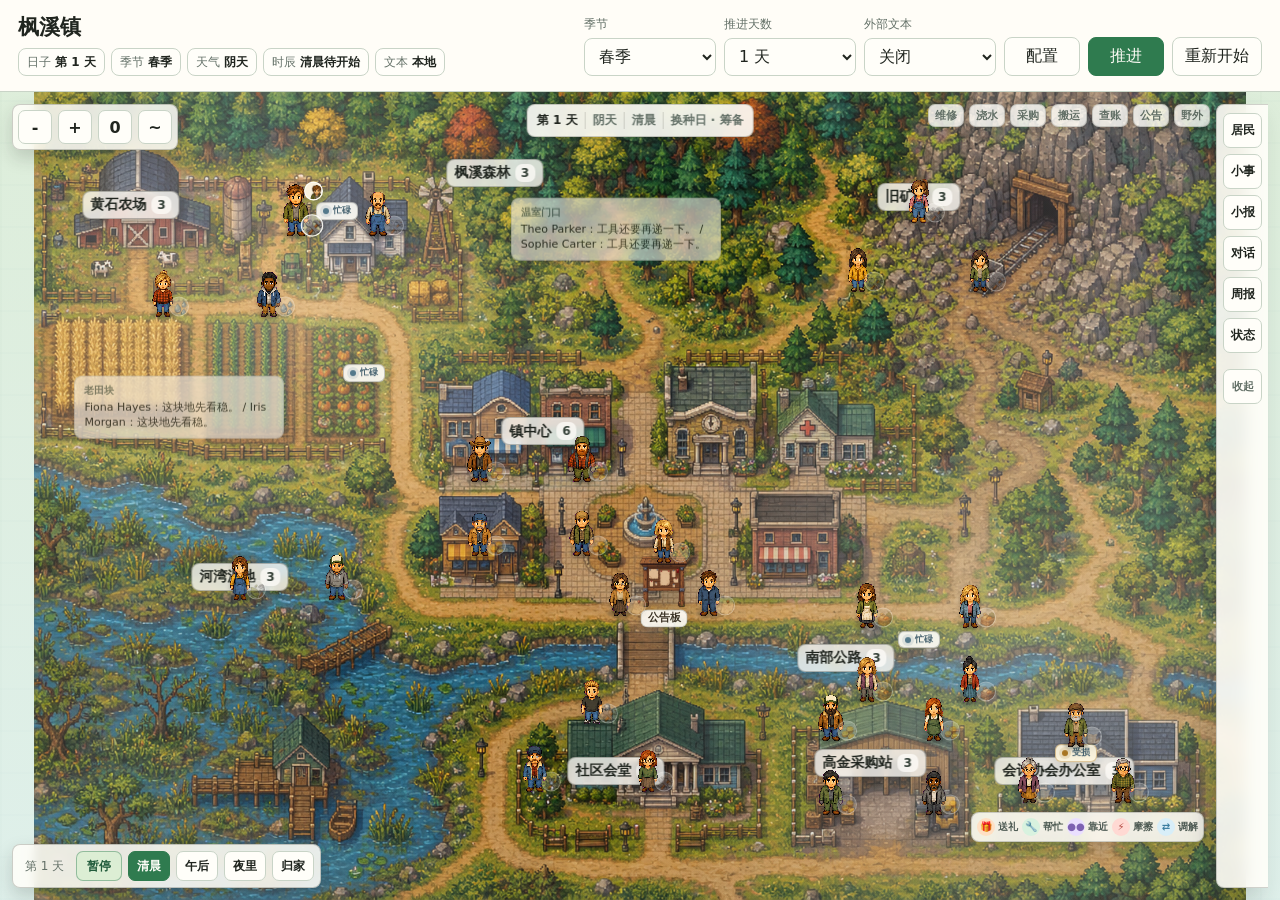
==== commit 5cb6c0c3: "个性化居民语言" ====
--- a/town/index.html
+++ b/town/index.html
@@ -40,7 +40,7 @@
       <div class="title-block">
         <h1>枫溪镇</h1>
         <div class="status-strip" aria-live="polite">
-          <span class="pill stage-detail-pill">版本 <strong id="versionLabel">v0.1.9-f · 节日结果归档</strong></span>
+          <span class="pill stage-detail-pill">版本 <strong id="versionLabel">v0.2.0 · 个性化居民语言</strong></span>
           <span class="pill stage-primary-pill">日子 <strong id="dayLabel">第 1 天</strong></span>
           <span class="pill stage-primary-pill">季节 <strong id="seasonLabel">春季</strong></span>
           <span class="pill stage-primary-pill">天气 <strong id="weatherLabel">阴天</strong></span>
@@ -269,7 +269,7 @@
     </aside>
   </div>
 
-  <script src="./src/shared.js?v=0.1.9-e"></script>
+  <script src="./src/shared.js?v=0.2.0"></script>
   <script src="./src/world/world-config.js?v=0.1.5"></script>
   <script src="./src/world/model-contract.js?v=0.1.8-e2"></script>
   <script src="./src/world/weather-types-data.js?v=0.1.9-e2"></script>
@@ -310,10 +310,11 @@
   <script src="./src/world/town-debt-ledger.js?v=0.1.5"></script>
   <script src="./src/world/resident-group-profiles.js?v=0.1.7"></script>
   <script src="./src/world/town-relationship-rules.js?v=0.1.5"></script>
-  <script src="./src/world/town-relationship-interactions.js?v=0.1.7"></script>
-  <script src="./src/world/town-relationship-public.js?v=0.1.8-e"></script>
+  <script src="./src/world/resident-language-profile.js?v=0.2.0"></script>
+  <script src="./src/world/town-relationship-interactions.js?v=0.2.0"></script>
+  <script src="./src/world/town-relationship-public.js?v=0.2.0"></script>
   <script src="./src/world/relationship-visual-cues.js?v=0.1.8"></script>
-  <script src="./src/world/town-relationship-ledger.js?v=0.1.8-e"></script>
+  <script src="./src/world/town-relationship-ledger.js?v=0.2.0"></script>
   <script src="./src/world/town-ledger.js?v=0.1.5"></script>
   <script src="./src/world/weekly-timeline-utils.js?v=0.1.5"></script>
   <script src="./src/world/weekly-timeline-snapshots.js?v=0.1.5"></script>
@@ -324,7 +325,7 @@
   <script src="./src/world/weekly-timeline.js?v=0.1.5"></script>
   <script src="./src/world/activity-data.js?v=0.1.5"></script>
   <script src="./src/world/activity-effects.js?v=0.1.5"></script>
-  <script src="./src/world/activity-copy.js?v=0.1.5"></script>
+  <script src="./src/world/activity-copy.js?v=0.2.0"></script>
   <script src="./src/world/activity-rules.js?v=0.1.5"></script>
   <script src="./src/town-stage-hotspot-data.js?v=0.1.9-e2"></script>
   <script src="./src/town-stage-action-data.js?v=0.1.9-e2"></script>
@@ -345,7 +346,7 @@
   <script src="./src/world/resident-cognition.js?v=0.1.7"></script>
   <script src="./src/world/model-action-audit.js?v=0.1.5"></script>
   <script src="./src/world/model-action-proposals.js?v=0.1.5"></script>
-  <script src="./src/world/prompt-context.js?v=0.1.5"></script>
+  <script src="./src/world/prompt-context.js?v=0.2.0"></script>
   <script src="./src/villagers/villager-01.js?v=0.1.5"></script>
   <script src="./src/villagers/villager-02.js?v=0.1.5"></script>
   <script src="./src/villagers/villager-03.js?v=0.1.5"></script>
@@ -401,7 +402,7 @@
   <script src="./src/ui/ui-map-controller.js?v=0.1.9-e2"></script>
   <script src="./src/ui/ui-stage-recap-controller.js?v=0.1.9-e2"></script>
   <script src="./src/ui.js?v=0.1.9-e2"></script>
-  <script src="./src/llm-payloads.js?v=0.1.5"></script>
+  <script src="./src/llm-payloads.js?v=0.2.0"></script>
   <script src="./src/llm-result-applier.js?v=0.1.9-e2"></script>
   <script src="./src/llm.js?v=0.1.9-e2"></script>
   <script src="./src/main.js?v=0.1.8-e"></script>
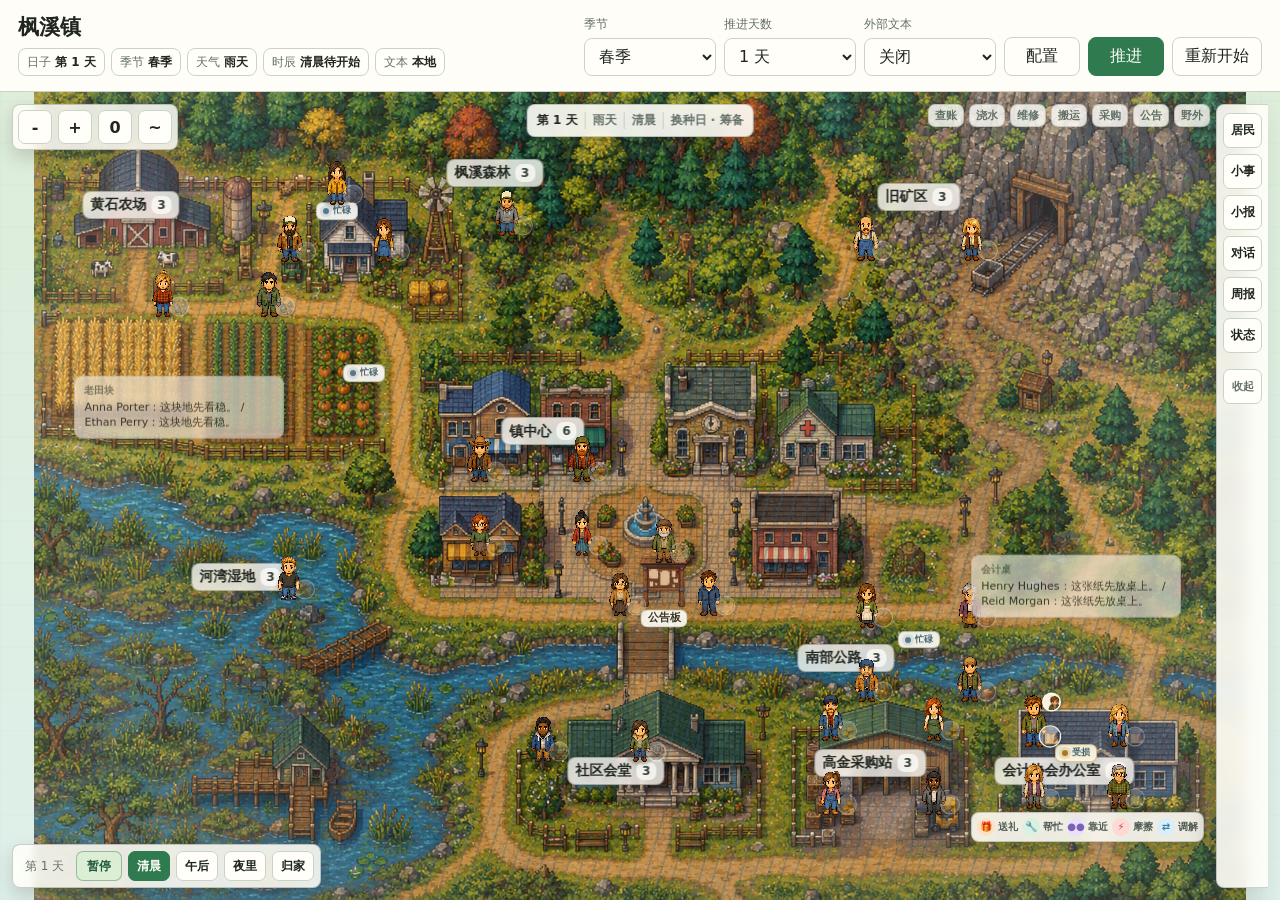
==== commit 8fe50042: "Add resident walking animations" ====
--- a/town/index.html
+++ b/town/index.html
@@ -15,6 +15,7 @@
   <link rel="stylesheet" href="./styles-town-map-resident-sprites.css?v=0.1.6">
   <link rel="stylesheet" href="./styles-town-map-resident-life.css?v=0.1.8">
   <link rel="stylesheet" href="./styles-town-map-action-props.css?v=0.1.8">
+  <link rel="stylesheet" href="./styles-town-map-resident-walk.css?v=0.2.1">
   <link rel="stylesheet" href="./styles-town-map-relationships.css?v=0.1.8">
   <link rel="stylesheet" href="./styles-town-map-accessibility.css?v=0.1.8">
   <link rel="stylesheet" href="./styles-town-map-facilities.css?v=0.1.6">
@@ -40,7 +41,7 @@
       <div class="title-block">
         <h1>枫溪镇</h1>
         <div class="status-strip" aria-live="polite">
-          <span class="pill stage-detail-pill">版本 <strong id="versionLabel">v0.2.0 · 个性化居民语言</strong></span>
+          <span class="pill stage-detail-pill">版本 <strong id="versionLabel">v0.2.1 · 居民步行动画</strong></span>
           <span class="pill stage-primary-pill">日子 <strong id="dayLabel">第 1 天</strong></span>
           <span class="pill stage-primary-pill">季节 <strong id="seasonLabel">春季</strong></span>
           <span class="pill stage-primary-pill">天气 <strong id="weatherLabel">阴天</strong></span>
@@ -269,7 +270,7 @@
     </aside>
   </div>
 
-  <script src="./src/shared.js?v=0.2.0"></script>
+  <script src="./src/shared.js?v=0.2.1"></script>
   <script src="./src/world/world-config.js?v=0.1.5"></script>
   <script src="./src/world/model-contract.js?v=0.1.8-e2"></script>
   <script src="./src/world/weather-types-data.js?v=0.1.9-e2"></script>
@@ -392,7 +393,7 @@
   <script src="./src/ui/resident-action-cue.js?v=0.1.6"></script>
   <script src="./src/ui/facility-map-layer.js?v=0.1.6"></script>
   <script src="./src/ui/town-map-dialogue-layer.js?v=0.1.8"></script>
-  <script src="./src/ui/resident-sprite-layer.js?v=0.1.8"></script>
+  <script src="./src/ui/resident-sprite-layer.js?v=0.2.1"></script>
   <script src="./src/ui/resident-social-cue-layer.js?v=0.1.8"></script>
   <script src="./src/ui/resident-map-panel.js?v=0.1.9-e"></script>
   <script src="./src/ui/daily-panels.js?v=0.1.5"></script>
--- a/town/styles-town-map-resident-walk.css
+++ b/town/styles-town-map-resident-walk.css
@@ -0,0 +1,133 @@
+/* v0.2.1: procedural walk cycles for all 30 resident sprite cells */
+.resident-walk-part {
+  position: absolute;
+  inset: 0;
+  display: none;
+  width: 100%;
+  height: 100%;
+  background-image: var(--resident-sprite-sheet);
+  background-repeat: no-repeat;
+  background-size: 600% 500%;
+  background-position: var(--resident-sprite-x, 0%) var(--resident-sprite-y, 0%);
+  image-rendering: pixelated;
+  pointer-events: none;
+}
+
+.resident-token.has-resident-sprite.is-travelling .resident-sprite {
+  animation: resident-walk-facing var(--walk-cycle, 384ms) ease-in-out var(--walk-delay, 0ms) infinite;
+}
+
+.resident-token.has-resident-sprite.is-travelling .resident-sprite-frame {
+  background-image: none;
+  filter: drop-shadow(0 3px 2px rgba(31, 39, 33, 0.26));
+  animation: resident-walk-bob var(--walk-cycle, 384ms) ease-in-out var(--walk-delay, 0ms) infinite;
+}
+
+.resident-token.has-resident-sprite.is-travelling .resident-walk-part {
+  display: block;
+}
+
+.resident-token.has-resident-sprite.is-travelling .resident-walk-body {
+  z-index: 3;
+  clip-path: inset(0 0 19% 0);
+  transform-origin: 50% 72%;
+  animation: resident-walk-torso var(--walk-cycle, 384ms) ease-in-out var(--walk-delay, 0ms) infinite;
+}
+
+.resident-token.has-resident-sprite.is-travelling .resident-walk-leg {
+  z-index: 2;
+  transform-origin: 50% 72%;
+}
+
+.resident-token.has-resident-sprite.is-travelling .resident-walk-leg-left {
+  clip-path: polygon(0 67%, 51% 67%, 51% 100%, 0 100%);
+  animation: resident-walk-left-leg var(--walk-cycle, 384ms) ease-in-out var(--walk-delay, 0ms) infinite;
+}
+
+.resident-token.has-resident-sprite.is-travelling .resident-walk-leg-right {
+  clip-path: polygon(49% 67%, 100% 67%, 100% 100%, 49% 100%);
+  animation: resident-walk-right-leg var(--walk-cycle, 384ms) ease-in-out var(--walk-delay, 0ms) infinite;
+}
+
+.resident-token.has-resident-sprite.is-travelling .resident-ground-shadow {
+  position: absolute;
+  left: 50%;
+  bottom: 1px;
+  z-index: 1;
+  display: block;
+  width: 27px;
+  height: 7px;
+  border-radius: 50%;
+  background: rgba(31, 39, 33, 0.34);
+  filter: blur(1px);
+  animation: resident-walk-shadow var(--walk-cycle, 384ms) ease-in-out var(--walk-delay, 0ms) infinite;
+  pointer-events: none;
+}
+
+.resident-token.has-resident-sprite.is-travelling::after {
+  opacity: 0;
+}
+
+.resident-token.has-resident-sprite.is-travelling .resident-held-prop,
+.resident-token.has-resident-sprite.is-travelling .resident-action-cue,
+.resident-token.has-resident-sprite.is-travelling .resident-social-ring {
+  opacity: 0;
+}
+
+.resident-token.has-resident-sprite.is-travelling .resident-held-prop,
+.resident-token.has-resident-sprite.is-travelling .resident-held-prop *,
+.resident-token.has-resident-sprite.is-travelling .resident-action-cue::before,
+.resident-token.has-resident-sprite.is-travelling .resident-action-cue * {
+  animation-play-state: paused !important;
+}
+
+@keyframes resident-walk-facing {
+  0%, 100% { transform: translateX(-50%) scaleX(var(--walk-facing, 1)) rotate(-1deg); }
+  50% { transform: translateX(-50%) scaleX(var(--walk-facing, 1)) rotate(1deg); }
+}
+
+@keyframes resident-walk-bob {
+  0%, 100% { transform: translateY(0); }
+  25%, 75% { transform: translateY(-3px); }
+  50% { transform: translateY(-1px); }
+}
+
+@keyframes resident-walk-torso {
+  0%, 100% { transform: translateX(-1px) rotate(-1deg); }
+  50% { transform: translateX(1px) rotate(1deg); }
+}
+
+@keyframes resident-walk-left-leg {
+  0%, 100% { transform: translate(-1px, 0) rotate(4deg); }
+  25% { transform: translate(2px, -2px) rotate(-5deg); }
+  50% { transform: translate(1px, 1px) rotate(-3deg); }
+  75% { transform: translate(-2px, 0) rotate(5deg); }
+}
+
+@keyframes resident-walk-right-leg {
+  0%, 100% { transform: translate(1px, 1px) rotate(-3deg); }
+  25% { transform: translate(-2px, 0) rotate(5deg); }
+  50% { transform: translate(-1px, 0) rotate(4deg); }
+  75% { transform: translate(2px, -2px) rotate(-5deg); }
+}
+
+@keyframes resident-walk-shadow {
+  0%, 50%, 100% { transform: translateX(-50%) scaleX(1); opacity: 0.68; }
+  25%, 75% { transform: translateX(-50%) scaleX(0.78); opacity: 0.48; }
+}
+
+@media (prefers-reduced-motion: reduce) {
+  .resident-token.has-resident-sprite.is-travelling .resident-sprite,
+  .resident-token.has-resident-sprite.is-travelling .resident-sprite-frame,
+  .resident-token.has-resident-sprite.is-travelling .resident-ground-shadow {
+    animation: none !important;
+  }
+
+  .resident-token.has-resident-sprite.is-travelling .resident-sprite-frame {
+    background-image: var(--resident-sprite-sheet);
+  }
+
+  .resident-token.has-resident-sprite.is-travelling .resident-walk-part {
+    display: none;
+  }
+}
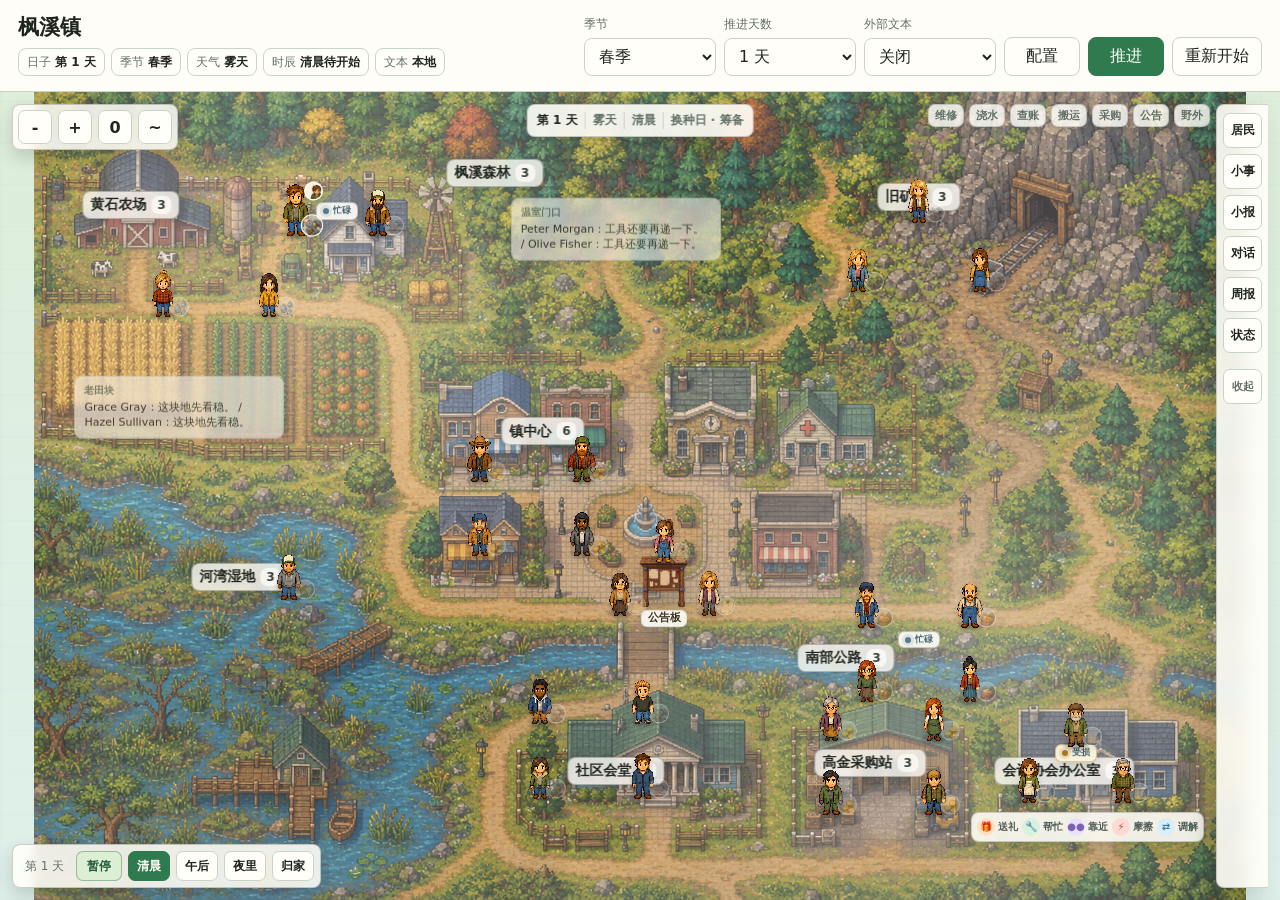
==== commit 1acafb53: "Fix resident walking routes and pacing" ====
--- a/town/index.html
+++ b/town/index.html
@@ -12,10 +12,10 @@
   <link rel="stylesheet" href="./styles-town-map-zones.css?v=0.1.5">
   <link rel="stylesheet" href="./styles-town-map-residents.css?v=0.1.6">
   <link rel="stylesheet" href="./styles-town-map-resident-actions.css?v=0.1.6">
-  <link rel="stylesheet" href="./styles-town-map-resident-sprites.css?v=0.1.6">
+  <link rel="stylesheet" href="./styles-town-map-resident-sprites.css?v=0.2.2">
   <link rel="stylesheet" href="./styles-town-map-resident-life.css?v=0.1.8">
   <link rel="stylesheet" href="./styles-town-map-action-props.css?v=0.1.8">
-  <link rel="stylesheet" href="./styles-town-map-resident-walk.css?v=0.2.1">
+  <link rel="stylesheet" href="./styles-town-map-resident-walk.css?v=0.2.2">
   <link rel="stylesheet" href="./styles-town-map-relationships.css?v=0.1.8">
   <link rel="stylesheet" href="./styles-town-map-accessibility.css?v=0.1.8">
   <link rel="stylesheet" href="./styles-town-map-facilities.css?v=0.1.6">
@@ -41,7 +41,7 @@
       <div class="title-block">
         <h1>枫溪镇</h1>
         <div class="status-strip" aria-live="polite">
-          <span class="pill stage-detail-pill">版本 <strong id="versionLabel">v0.2.1 · 居民步行动画</strong></span>
+          <span class="pill stage-detail-pill">版本 <strong id="versionLabel">v0.2.2 · 路线步速校正</strong></span>
           <span class="pill stage-primary-pill">日子 <strong id="dayLabel">第 1 天</strong></span>
           <span class="pill stage-primary-pill">季节 <strong id="seasonLabel">春季</strong></span>
           <span class="pill stage-primary-pill">天气 <strong id="weatherLabel">阴天</strong></span>
@@ -270,7 +270,7 @@
     </aside>
   </div>
 
-  <script src="./src/shared.js?v=0.2.1"></script>
+  <script src="./src/shared.js?v=0.2.2"></script>
   <script src="./src/world/world-config.js?v=0.1.5"></script>
   <script src="./src/world/model-contract.js?v=0.1.8-e2"></script>
   <script src="./src/world/weather-types-data.js?v=0.1.9-e2"></script>
@@ -331,13 +331,13 @@
   <script src="./src/town-stage-hotspot-data.js?v=0.1.9-e2"></script>
   <script src="./src/town-stage-action-data.js?v=0.1.9-e2"></script>
   <script src="./src/town-stage-data.js?v=0.1.9-e2"></script>
-  <script src="./src/town-stage-routes.js?v=0.1.6"></script>
+  <script src="./src/town-stage-routes.js?v=0.2.2"></script>
   <script src="./src/town-stage-festival-theme.js?v=0.1.9-a"></script>
   <script src="./src/town-stage-festival-map-packages.js?v=0.1.9-d"></script>
   <script src="./src/world/festival-resident-behavior.js?v=0.1.9-e"></script>
   <script src="./src/world/festival-result-ledger.js?v=0.1.9-f"></script>
   <script src="./src/town-stage-layout.js?v=0.1.6"></script>
-  <script src="./src/town-stage.js?v=0.1.6"></script>
+  <script src="./src/town-stage.js?v=0.2.2"></script>
   <script src="./src/town-stage-life-cues.js?v=0.1.8"></script>
   <script src="./src/town-stage-facility-feedback.js?v=0.1.6"></script>
   <script src="./src/world/action-policy-town-needs.js?v=0.1.5"></script>
@@ -393,7 +393,7 @@
   <script src="./src/ui/resident-action-cue.js?v=0.1.6"></script>
   <script src="./src/ui/facility-map-layer.js?v=0.1.6"></script>
   <script src="./src/ui/town-map-dialogue-layer.js?v=0.1.8"></script>
-  <script src="./src/ui/resident-sprite-layer.js?v=0.2.1"></script>
+  <script src="./src/ui/resident-sprite-layer.js?v=0.2.2"></script>
   <script src="./src/ui/resident-social-cue-layer.js?v=0.1.8"></script>
   <script src="./src/ui/resident-map-panel.js?v=0.1.9-e"></script>
   <script src="./src/ui/daily-panels.js?v=0.1.5"></script>
--- a/town/styles-town-map-resident-sprites.css
+++ b/town/styles-town-map-resident-sprites.css
@@ -150,7 +150,7 @@
 
 .resident-token.has-resident-sprite.is-travelling {
   z-index: calc(110 + var(--resident-depth, 50));
-  animation: resident-travel var(--travel-duration, 1530ms) cubic-bezier(0.3, 0.74, 0.26, 1) both;
+  animation: resident-travel var(--travel-duration, 5200ms) linear both;
 }
 
 .resident-token.has-resident-sprite.is-selected {
@@ -159,14 +159,6 @@
 
 .resident-token.has-resident-sprite.is-travelling .resident-sprite-frame {
   animation: resident-walk 420ms steps(2, end) infinite;
-}
-
-@keyframes resident-travel {
-  0% { left: var(--travel-point-0-x); top: var(--travel-point-0-y); }
-  25% { left: var(--travel-point-1-x); top: var(--travel-point-1-y); }
-  50% { left: var(--travel-point-2-x); top: var(--travel-point-2-y); }
-  75% { left: var(--travel-point-3-x); top: var(--travel-point-3-y); }
-  100% { left: var(--travel-point-4-x); top: var(--travel-point-4-y); }
 }
 
 @keyframes resident-idle {
--- a/town/styles-town-map-resident-walk.css
+++ b/town/styles-town-map-resident-walk.css
@@ -1,4 +1,4 @@
-/* v0.2.1: procedural walk cycles for all 30 resident sprite cells */
+/* v0.2.2: route-faithful travel plus procedural walk cycles for all 30 resident sprite cells */
 .resident-walk-part {
   position: absolute;
   inset: 0;
@@ -86,6 +86,34 @@
   50% { transform: translateX(-50%) scaleX(var(--walk-facing, 1)) rotate(1deg); }
 }
 
+@keyframes resident-travel {
+  0% { left: var(--travel-point-0-x); top: var(--travel-point-0-y); }
+  4.1667% { left: var(--travel-point-1-x); top: var(--travel-point-1-y); }
+  8.3333% { left: var(--travel-point-2-x); top: var(--travel-point-2-y); }
+  12.5% { left: var(--travel-point-3-x); top: var(--travel-point-3-y); }
+  16.6667% { left: var(--travel-point-4-x); top: var(--travel-point-4-y); }
+  20.8333% { left: var(--travel-point-5-x); top: var(--travel-point-5-y); }
+  25% { left: var(--travel-point-6-x); top: var(--travel-point-6-y); }
+  29.1667% { left: var(--travel-point-7-x); top: var(--travel-point-7-y); }
+  33.3333% { left: var(--travel-point-8-x); top: var(--travel-point-8-y); }
+  37.5% { left: var(--travel-point-9-x); top: var(--travel-point-9-y); }
+  41.6667% { left: var(--travel-point-10-x); top: var(--travel-point-10-y); }
+  45.8333% { left: var(--travel-point-11-x); top: var(--travel-point-11-y); }
+  50% { left: var(--travel-point-12-x); top: var(--travel-point-12-y); }
+  54.1667% { left: var(--travel-point-13-x); top: var(--travel-point-13-y); }
+  58.3333% { left: var(--travel-point-14-x); top: var(--travel-point-14-y); }
+  62.5% { left: var(--travel-point-15-x); top: var(--travel-point-15-y); }
+  66.6667% { left: var(--travel-point-16-x); top: var(--travel-point-16-y); }
+  70.8333% { left: var(--travel-point-17-x); top: var(--travel-point-17-y); }
+  75% { left: var(--travel-point-18-x); top: var(--travel-point-18-y); }
+  79.1667% { left: var(--travel-point-19-x); top: var(--travel-point-19-y); }
+  83.3333% { left: var(--travel-point-20-x); top: var(--travel-point-20-y); }
+  87.5% { left: var(--travel-point-21-x); top: var(--travel-point-21-y); }
+  91.6667% { left: var(--travel-point-22-x); top: var(--travel-point-22-y); }
+  95.8333% { left: var(--travel-point-23-x); top: var(--travel-point-23-y); }
+  100% { left: var(--travel-point-24-x); top: var(--travel-point-24-y); }
+}
+
 @keyframes resident-walk-bob {
   0%, 100% { transform: translateY(0); }
   25%, 75% { transform: translateY(-3px); }
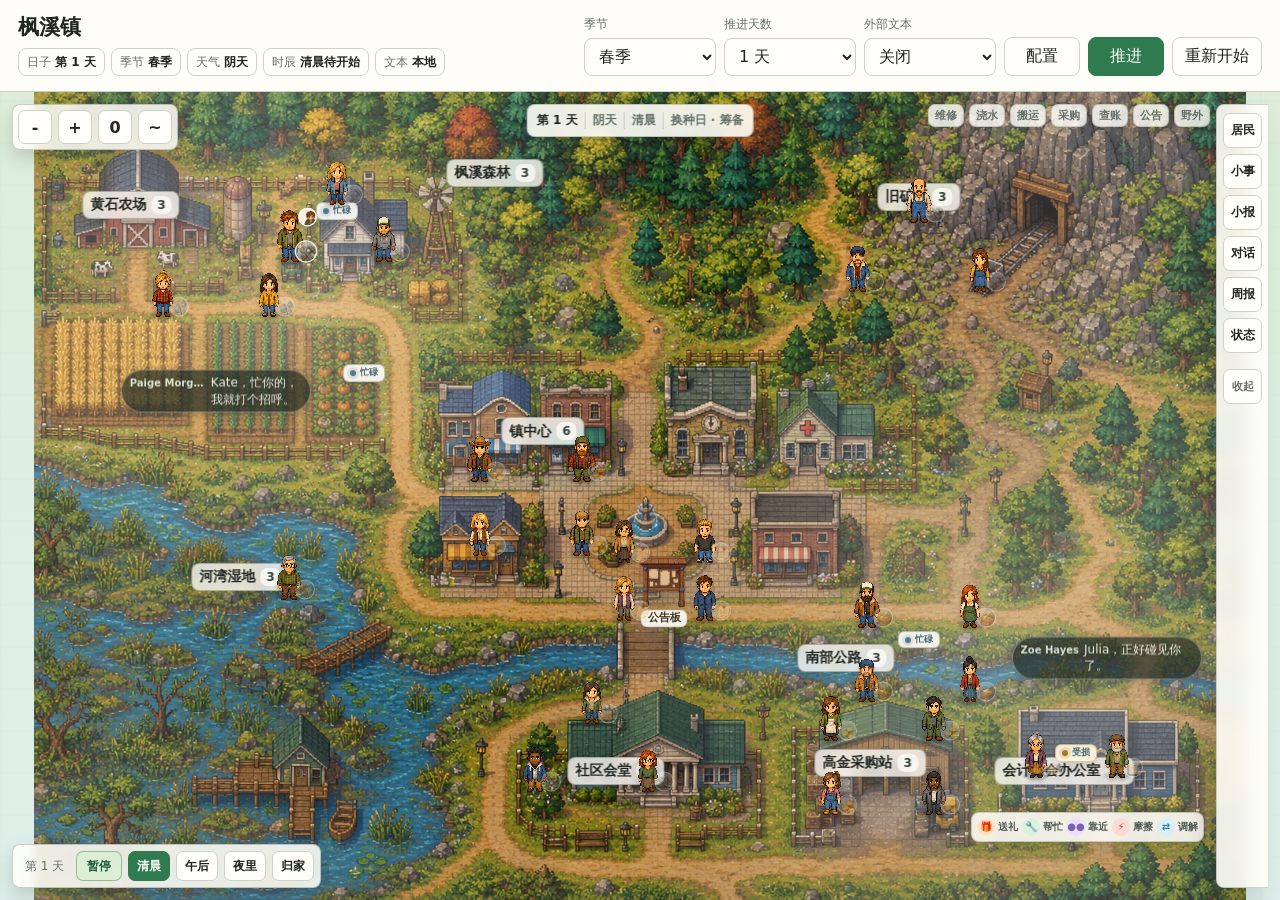
==== commit ee07ddc5: "Improve local dialogue flow" ====
--- a/town/index.html
+++ b/town/index.html
@@ -8,7 +8,7 @@
   <link rel="stylesheet" href="./styles-stage-shell.css?v=0.1.9-e2">
   <link rel="stylesheet" href="./styles-town-map.css?v=0.1.5">
   <link rel="stylesheet" href="./styles-town-map-weather.css?v=0.1.6">
-  <link rel="stylesheet" href="./styles-town-map-dialogues.css?v=0.1.6">
+  <link rel="stylesheet" href="./styles-town-map-dialogues.css?v=dialogue-20260718">
   <link rel="stylesheet" href="./styles-town-map-zones.css?v=0.1.5">
   <link rel="stylesheet" href="./styles-town-map-residents.css?v=0.1.6">
   <link rel="stylesheet" href="./styles-town-map-resident-actions.css?v=0.1.6">
@@ -337,7 +337,8 @@
   <script src="./src/world/festival-resident-behavior.js?v=0.1.9-e"></script>
   <script src="./src/world/festival-result-ledger.js?v=0.1.9-f"></script>
   <script src="./src/town-stage-layout.js?v=0.1.6"></script>
-  <script src="./src/town-stage.js?v=0.2.2"></script>
+  <script src="./src/town-stage-dialogue.js?v=dialogue-20260718"></script>
+  <script src="./src/town-stage.js?v=dialogue-20260718"></script>
   <script src="./src/town-stage-life-cues.js?v=0.1.8"></script>
   <script src="./src/town-stage-facility-feedback.js?v=0.1.6"></script>
   <script src="./src/world/action-policy-town-needs.js?v=0.1.5"></script>
@@ -392,13 +393,13 @@
   <script src="./src/ui/town-map-hotspot-layer.js?v=0.1.6"></script>
   <script src="./src/ui/resident-action-cue.js?v=0.1.6"></script>
   <script src="./src/ui/facility-map-layer.js?v=0.1.6"></script>
-  <script src="./src/ui/town-map-dialogue-layer.js?v=0.1.8"></script>
+  <script src="./src/ui/town-map-dialogue-layer.js?v=dialogue-20260718"></script>
   <script src="./src/ui/resident-sprite-layer.js?v=0.2.2"></script>
   <script src="./src/ui/resident-social-cue-layer.js?v=0.1.8"></script>
   <script src="./src/ui/resident-map-panel.js?v=0.1.9-e"></script>
   <script src="./src/ui/daily-panels.js?v=0.1.5"></script>
   <script src="./src/ui/town-state-panel.js?v=0.1.5"></script>
-  <script src="./src/ui/conversation-panel.js?v=0.1.5"></script>
+  <script src="./src/ui/conversation-panel.js?v=dialogue-20260718"></script>
   <script src="./src/ui/ui-elements.js?v=0.1.9-e2"></script>
   <script src="./src/ui/ui-map-controller.js?v=0.1.9-e2"></script>
   <script src="./src/ui/ui-stage-recap-controller.js?v=0.1.9-e2"></script>
--- a/town/styles-town-map-dialogues.css
+++ b/town/styles-town-map-dialogues.css
@@ -5,17 +5,24 @@
 
 .stage-dialogue {
   position: absolute;
-  width: min(210px, 24%);
-  min-width: 150px;
+  display: flex;
+  flex-direction: column;
+  gap: 4px;
+  width: min(220px, 25%);
   transform: translate(-50%, -50%);
-  border: 1px solid rgba(32, 37, 31, 0.16);
-  border-radius: 8px;
-  padding: 7px 9px;
-  background: rgba(255, 254, 249, 0.76);
-  box-shadow: 0 5px 14px rgba(31, 39, 33, 0.12);
-  opacity: 0.72;
-  backdrop-filter: blur(4px);
-  transition: opacity 160ms ease, background 160ms ease, border-color 160ms ease, box-shadow 160ms ease;
+  color: var(--ink);
+  opacity: 0.88;
+  filter: drop-shadow(0 3px 6px rgba(31, 39, 33, 0.13));
+  transition: opacity 160ms ease, filter 160ms ease;
+}
+
+.stage-dialogue--ambient {
+  width: max-content;
+  max-width: min(190px, 22%);
+}
+
+.stage-dialogue--important {
+  width: min(205px, 23%);
 }
 
 .map-visual.has-selected-hotspot .stage-dialogue,
@@ -23,30 +30,146 @@
 .map-visual:has(.resident-token:focus-visible) .stage-dialogue,
 .map-visual:has(.map-feature-hotspot:hover) .stage-dialogue,
 .map-visual:has(.map-feature-hotspot:focus-visible) .stage-dialogue {
-  border-color: rgba(32, 37, 31, 0.26);
-  background: rgba(255, 254, 249, 0.94);
-  box-shadow: 0 8px 20px rgba(31, 39, 33, 0.18);
-  opacity: 0.96;
+  opacity: 1;
+  filter: drop-shadow(0 4px 8px rgba(31, 39, 33, 0.2));
 }
 
-.stage-dialogue span {
-  display: block;
-  margin-bottom: 3px;
-  color: var(--muted);
+.stage-dialogue__lines {
+  display: flex;
+  flex-direction: column;
+  gap: 4px;
+  min-width: 0;
+}
+
+.stage-dialogue__line {
+  display: flex;
+  align-items: baseline;
+  align-self: flex-start;
+  gap: 5px;
+  width: fit-content;
+  max-width: 100%;
+  margin: 0;
+  border: 1px solid rgba(32, 37, 31, 0.18);
+  border-radius: 11px;
+  padding: 4px 7px;
+  background: rgba(255, 254, 249, 0.82);
+  box-shadow: 0 2px 7px rgba(31, 39, 33, 0.11);
+  backdrop-filter: blur(4px);
+  font-size: 12px;
+  line-height: 1.38;
+}
+
+.stage-dialogue__line[data-speaker-order="1"] {
+  align-self: flex-end;
+  border-color: rgba(49, 95, 69, 0.23);
+  background: rgba(237, 246, 241, 0.86);
+}
+
+.stage-dialogue__speaker {
+  flex: 0 0 auto;
+  overflow: hidden;
+  max-width: 76px;
+  color: #315f45;
+  font-size: 10px;
+  font-weight: 780;
+  text-overflow: ellipsis;
+  white-space: nowrap;
+}
+
+.stage-dialogue__text {
+  min-width: 0;
+  overflow-wrap: anywhere;
+}
+
+.stage-dialogue--ambient .stage-dialogue__line {
+  border-color: rgba(255, 254, 249, 0.34);
+  border-radius: 999px;
+  padding: 4px 8px;
+  background: rgba(35, 45, 38, 0.78);
+  box-shadow: 0 2px 7px rgba(18, 25, 20, 0.18);
+  color: #fffef9;
+  text-shadow: 0 1px 2px rgba(18, 25, 20, 0.45);
+}
+
+.stage-dialogue--ambient .stage-dialogue__speaker {
+  color: #dff0e5;
+}
+
+.stage-dialogue--exchange .stage-dialogue__line {
+  opacity: 0;
+  transform: translateY(3px);
+  animation: stage-dialogue-line-in 220ms ease forwards;
+}
+
+.stage-dialogue--exchange .stage-dialogue__line:nth-child(2) {
+  animation-delay: 900ms;
+}
+
+.stage-dialogue--exchange .stage-dialogue__line:nth-child(3) {
+  animation-delay: 1800ms;
+}
+
+.stage-dialogue__cue {
+  display: inline-flex;
+  align-items: center;
+  align-self: flex-start;
+  gap: 5px;
+  margin-left: 4px;
+  border: 1px solid rgba(255, 246, 225, 0.46);
+  border-radius: 999px;
+  padding: 3px 7px;
+  background: rgba(105, 66, 30, 0.82);
+  color: #fff9eb;
   font-size: 10px;
   font-weight: 760;
+  letter-spacing: 0.02em;
 }
 
-.stage-dialogue p {
-  margin: 0;
-  color: var(--ink);
-  font-size: 11px;
-  line-height: 1.35;
+.stage-dialogue__cue::before {
+  width: 5px;
+  height: 5px;
+  border-radius: 50%;
+  background: #f4c765;
+  box-shadow: 0 0 0 2px rgba(244, 199, 101, 0.2);
+  content: "";
+}
+
+.stage-dialogue--important .stage-dialogue__line {
+  border-color: rgba(130, 82, 35, 0.3);
+  background: rgba(255, 249, 233, 0.9);
+}
+
+@keyframes stage-dialogue-line-in {
+  to {
+    opacity: 1;
+    transform: translateY(0);
+  }
 }
 
 @media (max-width: 1180px) {
   .stage-dialogue {
+    width: min(200px, 27%);
+  }
+
+  .stage-dialogue--ambient {
+    width: max-content;
+    max-width: min(176px, 24%);
+  }
+
+  .stage-dialogue--important {
     width: min(190px, 25%);
-    min-width: 136px;
   }
 }
+
+@media (prefers-reduced-motion: reduce) {
+  .stage-dialogue,
+  .stage-dialogue--exchange .stage-dialogue__line {
+    transition: none;
+    animation: none;
+  }
+
+  .stage-dialogue--exchange .stage-dialogue__line {
+    opacity: 1;
+    transform: none;
+  }
+}
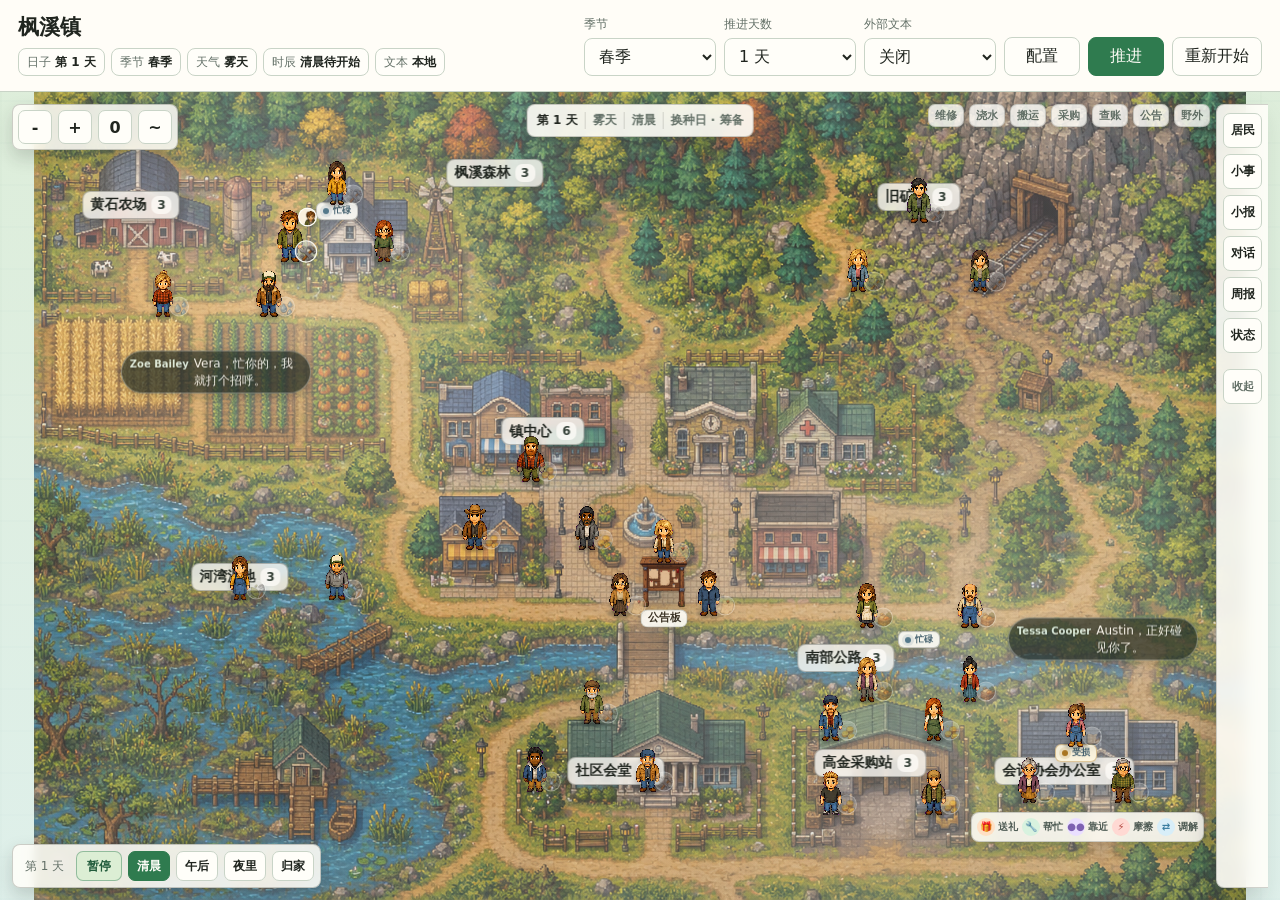
==== commit 9ffcbafd: "Make dialogue bubbles follow residents" ====
--- a/town/index.html
+++ b/town/index.html
@@ -8,7 +8,7 @@
   <link rel="stylesheet" href="./styles-stage-shell.css?v=0.1.9-e2">
   <link rel="stylesheet" href="./styles-town-map.css?v=0.1.5">
   <link rel="stylesheet" href="./styles-town-map-weather.css?v=0.1.6">
-  <link rel="stylesheet" href="./styles-town-map-dialogues.css?v=dialogue-20260718">
+  <link rel="stylesheet" href="./styles-town-map-dialogues.css?v=dialogue-follow-20260718">
   <link rel="stylesheet" href="./styles-town-map-zones.css?v=0.1.5">
   <link rel="stylesheet" href="./styles-town-map-residents.css?v=0.1.6">
   <link rel="stylesheet" href="./styles-town-map-resident-actions.css?v=0.1.6">
@@ -393,10 +393,10 @@
   <script src="./src/ui/town-map-hotspot-layer.js?v=0.1.6"></script>
   <script src="./src/ui/resident-action-cue.js?v=0.1.6"></script>
   <script src="./src/ui/facility-map-layer.js?v=0.1.6"></script>
-  <script src="./src/ui/town-map-dialogue-layer.js?v=dialogue-20260718"></script>
+  <script src="./src/ui/town-map-dialogue-layer.js?v=dialogue-follow-20260718"></script>
   <script src="./src/ui/resident-sprite-layer.js?v=0.2.2"></script>
   <script src="./src/ui/resident-social-cue-layer.js?v=0.1.8"></script>
-  <script src="./src/ui/resident-map-panel.js?v=0.1.9-e"></script>
+  <script src="./src/ui/resident-map-panel.js?v=dialogue-follow-20260718"></script>
   <script src="./src/ui/daily-panels.js?v=0.1.5"></script>
   <script src="./src/ui/town-state-panel.js?v=0.1.5"></script>
   <script src="./src/ui/conversation-panel.js?v=dialogue-20260718"></script>
--- a/town/styles-town-map-dialogues.css
+++ b/town/styles-town-map-dialogues.css
@@ -161,6 +161,20 @@
   }
 }
 
+@media (max-width: 720px) {
+  .stage-dialogue {
+    width: min(180px, 46%);
+  }
+
+  .stage-dialogue--ambient {
+    max-width: min(170px, 44%);
+  }
+
+  .stage-dialogue--important {
+    width: min(176px, 45%);
+  }
+}
+
 @media (prefers-reduced-motion: reduce) {
   .stage-dialogue,
   .stage-dialogue--exchange .stage-dialogue__line {
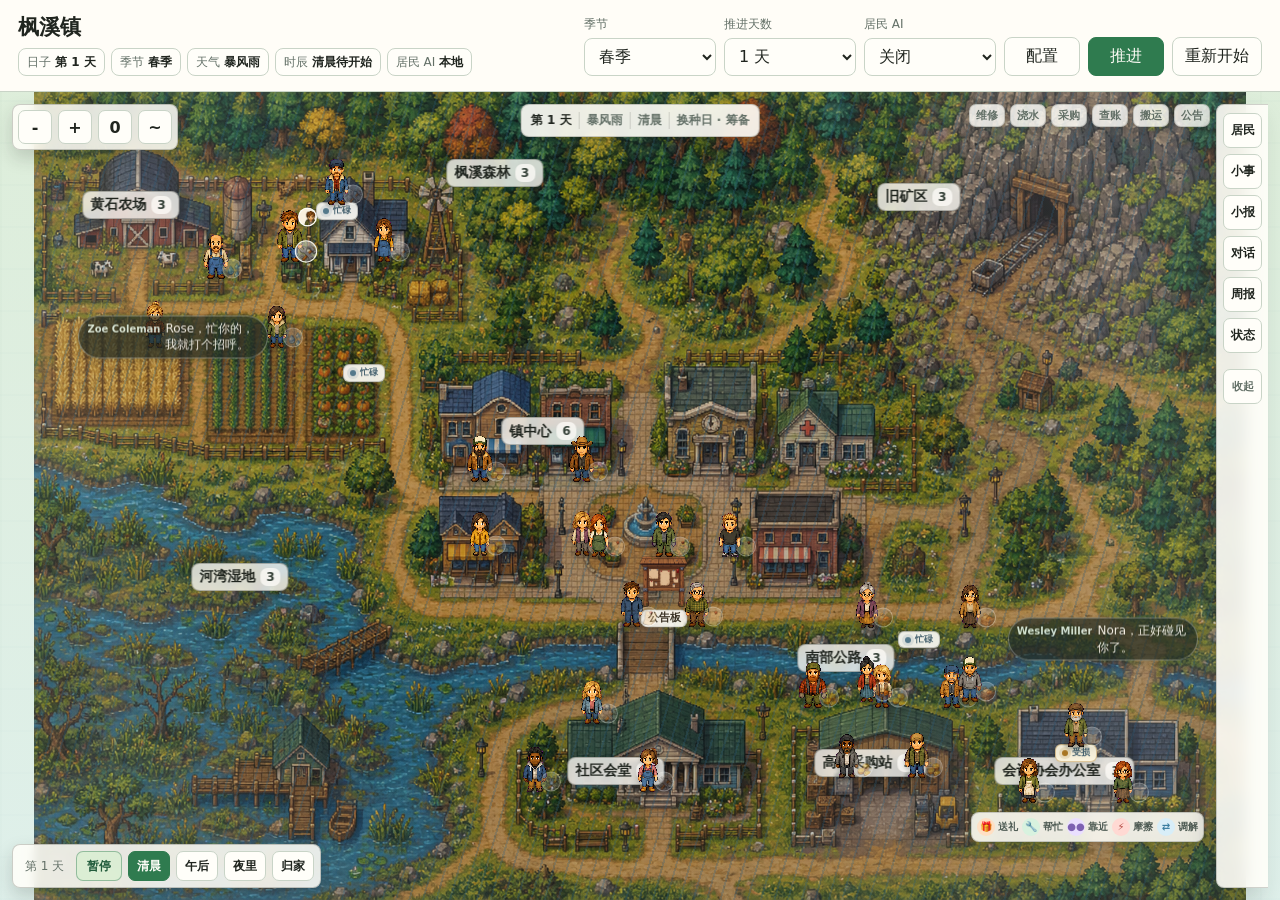
==== commit de3e48ee: "Publish Jev resident decisions, grounded dialogue and the first town day" ====
--- a/town/index.html
+++ b/town/index.html
@@ -30,7 +30,7 @@
   <link rel="stylesheet" href="./styles-conversation-panel.css?v=0.1.5">
   <link rel="stylesheet" href="./styles-weekly-timeline.css?v=0.1.5">
   <link rel="stylesheet" href="./styles-stage-drawer-content.css?v=0.1.6">
-  <link rel="stylesheet" href="./styles-model-config.css?v=0.1.5">
+  <link rel="stylesheet" href="./styles-model-config.css?v=0.3.0">
   <link rel="stylesheet" href="./styles-stage-recap.css?v=0.1.8-e2">
   <link rel="stylesheet" href="./styles-stage-recap-history.css?v=0.1.9-e2">
   <title>枫溪镇</title>
@@ -41,7 +41,7 @@
       <div class="title-block">
         <h1>枫溪镇</h1>
         <div class="status-strip" aria-live="polite">
-          <span class="pill stage-detail-pill">版本 <strong id="versionLabel">v0.2.2 · 路线步速校正</strong></span>
+          <span class="pill stage-detail-pill">版本 <strong id="versionLabel">v0.3.0 · 居民的一天</strong></span>
           <span class="pill stage-primary-pill">日子 <strong id="dayLabel">第 1 天</strong></span>
           <span class="pill stage-primary-pill">季节 <strong id="seasonLabel">春季</strong></span>
           <span class="pill stage-primary-pill">天气 <strong id="weatherLabel">阴天</strong></span>
@@ -49,7 +49,7 @@
           <span class="pill stage-primary-pill">时辰 <strong id="slotLabel">清晨待开始</strong></span>
           <span class="pill stage-detail-pill">居民 <strong id="countLabel">30 人</strong></span>
           <span class="pill stage-detail-pill">小报 <strong id="reportLabel">尚未写成</strong></span>
-          <span class="pill stage-primary-pill">文本 <strong id="llmLabel">本地</strong></span>
+          <span class="pill stage-primary-pill">居民 AI <strong id="llmLabel">本地</strong></span>
         </div>
       </div>
 
@@ -73,7 +73,7 @@
           </select>
         </label>
         <label class="control-field">
-          <span class="field-label">外部文本</span>
+          <span class="field-label">居民 AI</span>
           <select id="modelSelect">
             <option value="local">关闭</option>
             <option value="model">开启</option>
@@ -161,7 +161,7 @@
             <div class="pane-header">
               <div>
                 <h2 class="pane-title" id="conversationTitle">镇上对话</h2>
-                <p class="pane-note">推进后出现居民短会话</p>
+                <a class="pane-note" href="../index.html#day-1">看第 1 天的三场相遇</a>
               </div>
             </div>
             <div class="pane-body">
@@ -202,43 +202,43 @@
       <div class="model-config-card">
         <div class="notice-board-head">
           <div>
-            <h3 id="modelConfigTitle">外部文本配置</h3>
-            <p>key 只发给本机桥接服务，不写进页面日志</p>
+            <h3 id="modelConfigTitle">居民 AI 配置</h3>
+            <p id="modelConfigIntro">Jev 安排行动和相遇，下面的配置用于写对白。</p>
           </div>
           <button type="button" id="modelConfigClose" class="notice-board-close">关闭</button>
         </div>
         <div class="model-config-body">
           <div class="config-status" id="modelConfigStatus">读取配置中</div>
-          <label class="control-field">
-            <span class="field-label">平台</span>
+          <label class="control-field" data-local-config>
+            <span class="field-label">对白平台</span>
             <select id="providerSelect">
               <option value="openrouter">OpenRouter</option>
               <option value="openai">OpenAI</option>
               <option value="compatible">OpenAI-compatible</option>
             </select>
           </label>
-          <label class="control-field">
-            <span class="field-label">模型</span>
+          <label class="control-field" data-local-config>
+            <span class="field-label">对白模型</span>
             <input id="modelNameInput" type="text" autocomplete="off" placeholder="deepseek/deepseek-v4-pro">
           </label>
-          <label class="control-field">
+          <label class="control-field" data-local-config>
             <span class="field-label">接口地址</span>
             <input id="modelEndpointInput" type="url" autocomplete="off" placeholder="https://openrouter.ai/api/v1/chat/completions">
           </label>
           <div class="key-grid" aria-label="API keys">
             <label class="control-field key-field">
-              <span class="field-label">API key 1</span>
+              <span id="firstKeyLabel" class="field-label">API key 1</span>
               <input id="apiKeyInput1" type="password" autocomplete="off" placeholder="可选">
             </label>
-            <label class="control-field key-field">
+            <label class="control-field key-field" data-local-config>
               <span class="field-label">API key 2</span>
               <input id="apiKeyInput2" type="password" autocomplete="off" placeholder="可选">
             </label>
-            <label class="control-field key-field">
+            <label class="control-field key-field" data-local-config>
               <span class="field-label">API key 3</span>
               <input id="apiKeyInput3" type="password" autocomplete="off" placeholder="可选">
             </label>
-            <label class="control-field key-field">
+            <label class="control-field key-field" data-local-config>
               <span class="field-label">API key 4</span>
               <input id="apiKeyInput4" type="password" autocomplete="off" placeholder="可选">
             </label>
@@ -270,7 +270,7 @@
     </aside>
   </div>
 
-  <script src="./src/shared.js?v=0.2.2"></script>
+  <script src="./src/shared.js?v=0.3.0"></script>
   <script src="./src/world/world-config.js?v=0.1.5"></script>
   <script src="./src/world/model-contract.js?v=0.1.8-e2"></script>
   <script src="./src/world/weather-types-data.js?v=0.1.9-e2"></script>
@@ -310,23 +310,23 @@
   <script src="./src/world/town-contract-ledger.js?v=0.1.5"></script>
   <script src="./src/world/town-debt-ledger.js?v=0.1.5"></script>
   <script src="./src/world/resident-group-profiles.js?v=0.1.7"></script>
-  <script src="./src/world/town-relationship-rules.js?v=0.1.5"></script>
+  <script src="./src/world/town-relationship-rules.js?v=jev-20261125"></script>
   <script src="./src/world/resident-language-profile.js?v=0.2.0"></script>
-  <script src="./src/world/town-relationship-interactions.js?v=0.2.0"></script>
+  <script src="./src/world/town-relationship-interactions.js?v=dialogue-20261125"></script>
   <script src="./src/world/town-relationship-public.js?v=0.2.0"></script>
   <script src="./src/world/relationship-visual-cues.js?v=0.1.8"></script>
-  <script src="./src/world/town-relationship-ledger.js?v=0.2.0"></script>
+  <script src="./src/world/town-relationship-ledger.js?v=jev-20261125"></script>
   <script src="./src/world/town-ledger.js?v=0.1.5"></script>
   <script src="./src/world/weekly-timeline-utils.js?v=0.1.5"></script>
   <script src="./src/world/weekly-timeline-snapshots.js?v=0.1.5"></script>
   <script src="./src/world/weekly-timeline-reports.js?v=0.1.5"></script>
   <script src="./src/world/stage-labor-fairness.js?v=0.1.8-e"></script>
   <script src="./src/world/weekly-timeline-stage.js?v=0.1.8-e2"></script>
-  <script src="./src/world/stage-recap-data.js?v=0.1.8-e"></script>
+  <script src="./src/world/stage-recap-data.js?v=dialogue-20261125-2"></script>
   <script src="./src/world/weekly-timeline.js?v=0.1.5"></script>
-  <script src="./src/world/activity-data.js?v=0.1.5"></script>
+  <script src="./src/world/activity-data.js?v=dialogue-20261125"></script>
   <script src="./src/world/activity-effects.js?v=0.1.5"></script>
-  <script src="./src/world/activity-copy.js?v=0.2.0"></script>
+  <script src="./src/world/activity-copy.js?v=dialogue-20261125"></script>
   <script src="./src/world/activity-rules.js?v=0.1.5"></script>
   <script src="./src/town-stage-hotspot-data.js?v=0.1.9-e2"></script>
   <script src="./src/town-stage-action-data.js?v=0.1.9-e2"></script>
@@ -338,17 +338,18 @@
   <script src="./src/world/festival-result-ledger.js?v=0.1.9-f"></script>
   <script src="./src/town-stage-layout.js?v=0.1.6"></script>
   <script src="./src/town-stage-dialogue.js?v=dialogue-20260718"></script>
-  <script src="./src/town-stage.js?v=dialogue-20260718"></script>
+  <script src="./src/town-stage.js?v=jev-20261125"></script>
   <script src="./src/town-stage-life-cues.js?v=0.1.8"></script>
   <script src="./src/town-stage-facility-feedback.js?v=0.1.6"></script>
   <script src="./src/world/action-policy-town-needs.js?v=0.1.5"></script>
   <script src="./src/world/action-policy.js?v=0.1.9-e"></script>
   <script src="./src/world/resident-memory-stream.js?v=0.1.5"></script>
   <script src="./src/world/resident-cognition-payload.js?v=0.1.7"></script>
-  <script src="./src/world/resident-cognition.js?v=0.1.7"></script>
+  <script src="./src/world/resident-cognition.js?v=dialogue-20261125"></script>
   <script src="./src/world/model-action-audit.js?v=0.1.5"></script>
-  <script src="./src/world/model-action-proposals.js?v=0.1.5"></script>
-  <script src="./src/world/prompt-context.js?v=0.2.0"></script>
+  <script src="./src/world/model-action-proposals.js?v=jev-20261125"></script>
+  <script src="./src/world/jev-day.js?v=dialogue-20261125-2"></script>
+  <script src="./src/world/prompt-context.js?v=jev-20261125"></script>
   <script src="./src/villagers/villager-01.js?v=0.1.5"></script>
   <script src="./src/villagers/villager-02.js?v=0.1.5"></script>
   <script src="./src/villagers/villager-03.js?v=0.1.5"></script>
@@ -383,7 +384,7 @@
   <script src="./src/engine-daily-report.js?v=0.1.9-f"></script>
   <script src="./src/engine-action-runner.js?v=0.1.7"></script>
   <script src="./src/engine-timeline.js?v=0.1.9-f"></script>
-  <script src="./src/engine-day-cycle.js?v=0.1.9-f"></script>
+  <script src="./src/engine-day-cycle.js?v=jev-20261125"></script>
   <script src="./src/engine-resident-factory.js?v=0.1.9-e2"></script>
   <script src="./src/engine.js?v=0.1.9-f"></script>
   <script src="./src/ui/weekly-timeline-panel.js?v=0.1.9-f"></script>
@@ -399,14 +400,15 @@
   <script src="./src/ui/resident-map-panel.js?v=dialogue-follow-20260718"></script>
   <script src="./src/ui/daily-panels.js?v=0.1.5"></script>
   <script src="./src/ui/town-state-panel.js?v=0.1.5"></script>
-  <script src="./src/ui/conversation-panel.js?v=dialogue-20260718"></script>
+  <script src="./src/ui/conversation-panel.js?v=jev-20261125"></script>
   <script src="./src/ui/ui-elements.js?v=0.1.9-e2"></script>
   <script src="./src/ui/ui-map-controller.js?v=0.1.9-e2"></script>
   <script src="./src/ui/ui-stage-recap-controller.js?v=0.1.9-e2"></script>
-  <script src="./src/ui.js?v=0.1.9-e2"></script>
+  <script src="./src/ui.js?v=0.3.0"></script>
   <script src="./src/llm-payloads.js?v=0.2.0"></script>
-  <script src="./src/llm-result-applier.js?v=0.1.9-e2"></script>
-  <script src="./src/llm.js?v=0.1.9-e2"></script>
-  <script src="./src/main.js?v=0.1.8-e"></script>
+  <script src="./src/llm-result-applier.js?v=dialogue-20261125"></script>
+  <script src="./src/model-transport.js?v=0.3.0"></script>
+  <script src="./src/llm.js?v=0.3.0"></script>
+  <script src="./src/main.js?v=0.3.0"></script>
 </body>
 </html>
--- a/town/styles-model-config.css
+++ b/town/styles-model-config.css
@@ -59,3 +59,11 @@
     grid-template-columns: 1fr;
   }
 }
+
+.model-config-body [hidden] {
+  display: none;
+}
+
+.key-field:first-child:last-of-type, .key-grid:has([hidden]) .key-field:first-child {
+  grid-column: 1 / -1;
+}
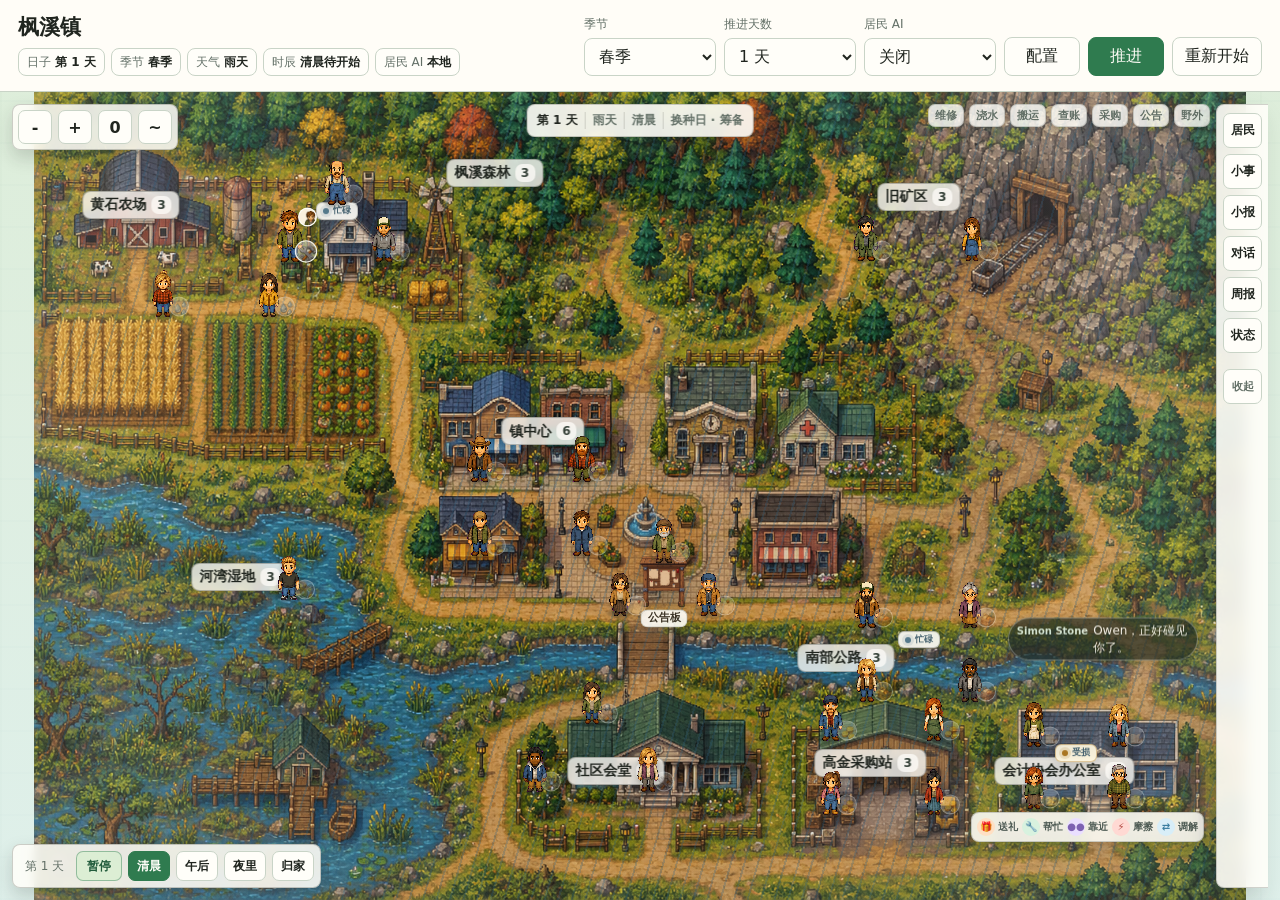
==== commit d4ca2cd9: "Enable town controls when the simulation finishes loading" ====
--- a/town/index.html
+++ b/town/index.html
@@ -56,7 +56,7 @@
       <div class="controls">
         <label class="control-field stage-secondary-control">
           <span class="field-label">季节</span>
-          <select id="seasonSelect">
+          <select id="seasonSelect" disabled>
             <option value="spring">春季</option>
             <option value="summer">夏季</option>
             <option value="fall">秋季</option>
@@ -65,7 +65,7 @@
         </label>
         <label class="control-field">
           <span class="field-label">推进天数</span>
-          <select id="advanceSelect">
+          <select id="advanceSelect" disabled>
             <option value="1">1 天</option>
             <option value="3">3 天</option>
             <option value="7">7 天</option>
@@ -74,14 +74,14 @@
         </label>
         <label class="control-field">
           <span class="field-label">居民 AI</span>
-          <select id="modelSelect">
+          <select id="modelSelect" disabled>
             <option value="local">关闭</option>
             <option value="model">开启</option>
           </select>
         </label>
-        <button type="button" id="modelConfigBtn" class="stage-secondary-control">配置</button>
-        <button id="advanceBtn" class="primary">推进</button>
-        <button id="resetBtn">重新开始</button>
+        <button type="button" id="modelConfigBtn" class="stage-secondary-control" disabled>配置</button>
+        <button id="advanceBtn" class="primary" disabled>推进</button>
+        <button id="resetBtn" disabled>重新开始</button>
       </div>
     </header>
 
@@ -409,6 +409,6 @@
   <script src="./src/llm-result-applier.js?v=dialogue-20261125"></script>
   <script src="./src/model-transport.js?v=0.3.0"></script>
   <script src="./src/llm.js?v=0.3.0"></script>
-  <script src="./src/main.js?v=0.3.0"></script>
+  <script src="./src/main.js?v=0.3.0-1"></script>
 </body>
 </html>
